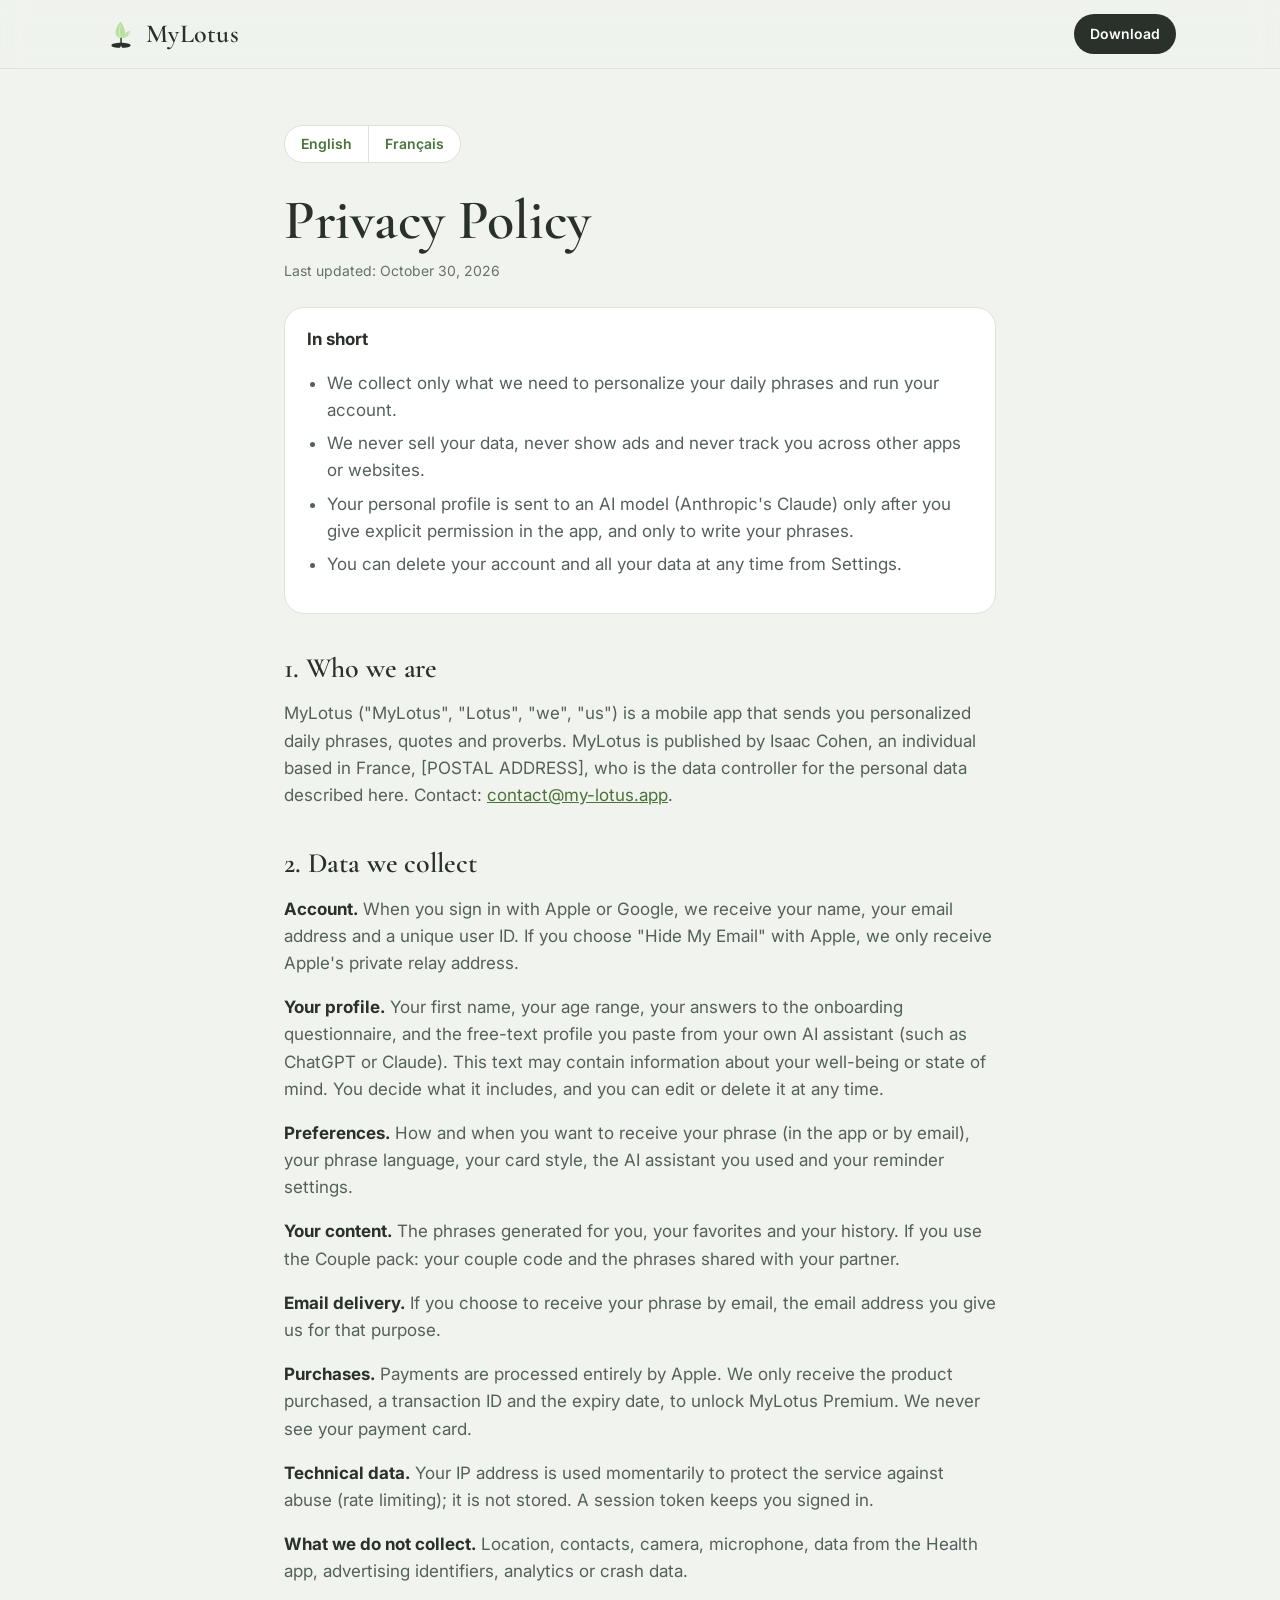
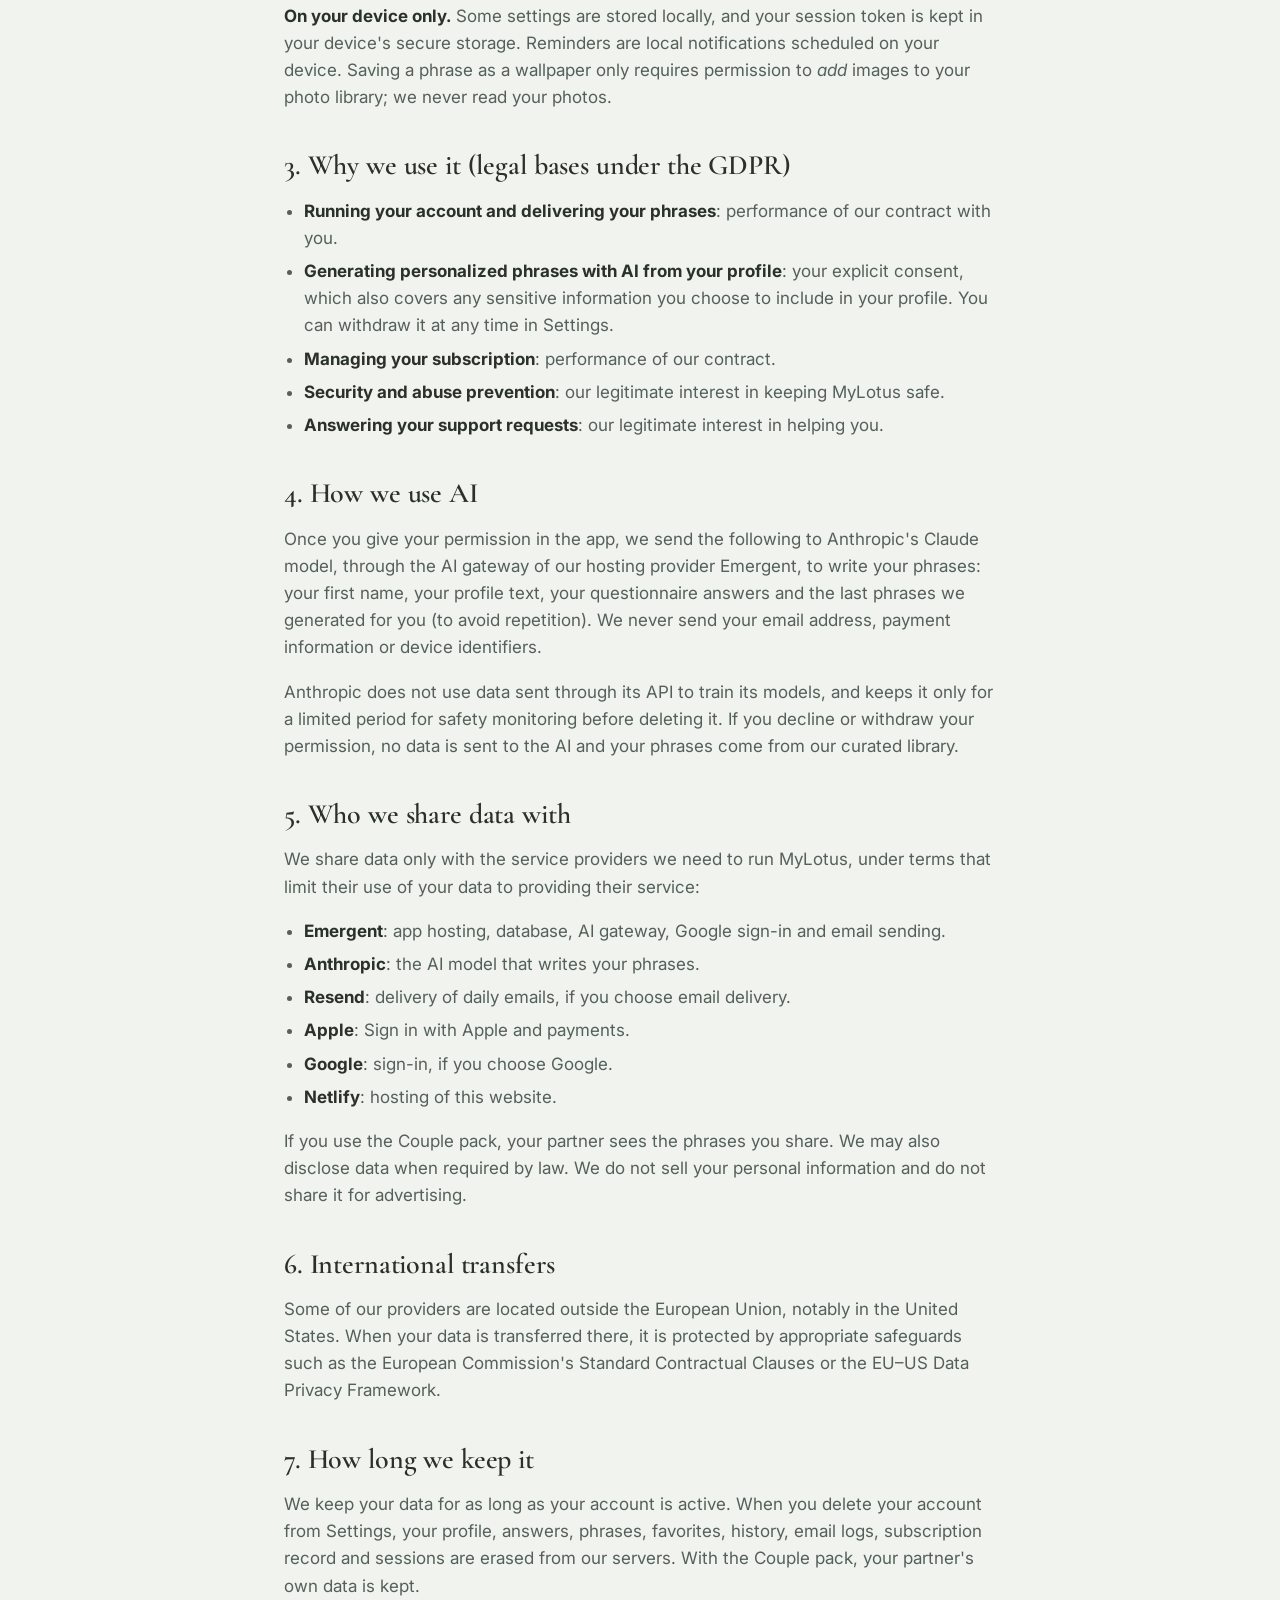
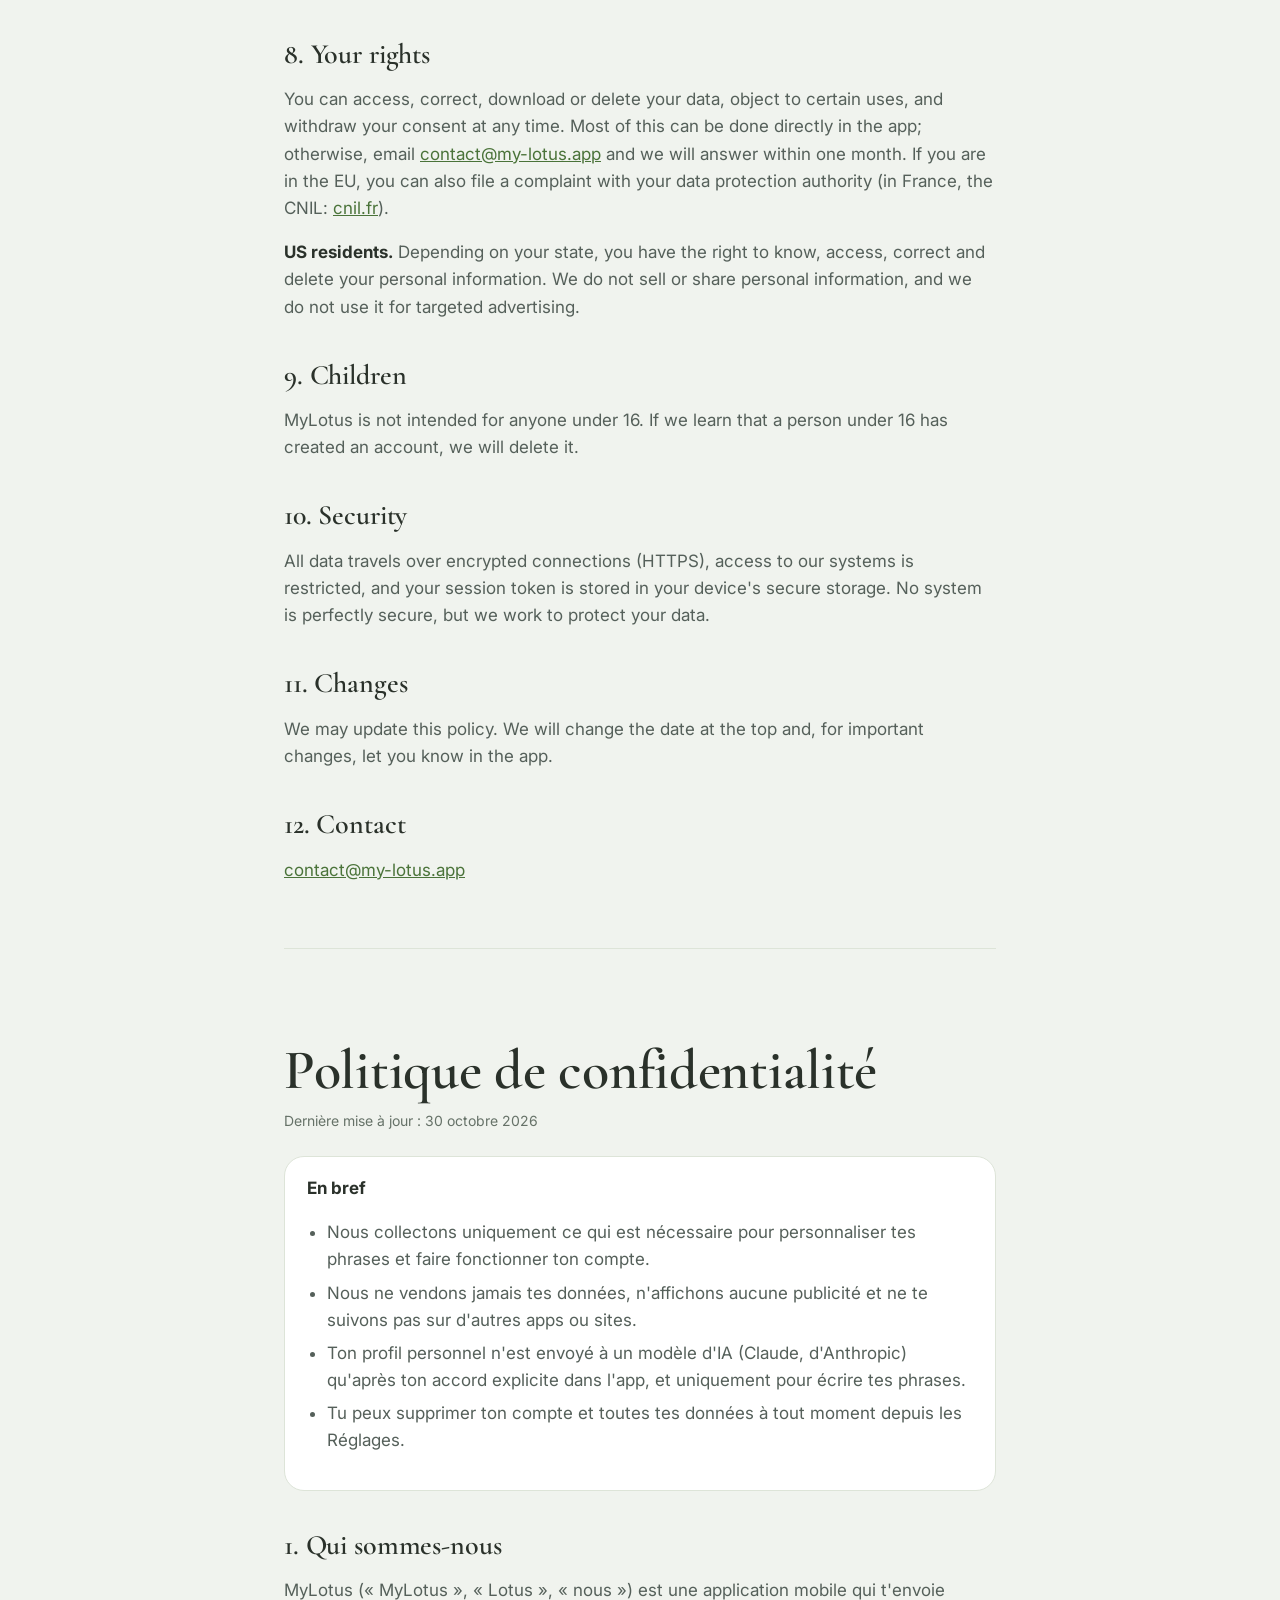
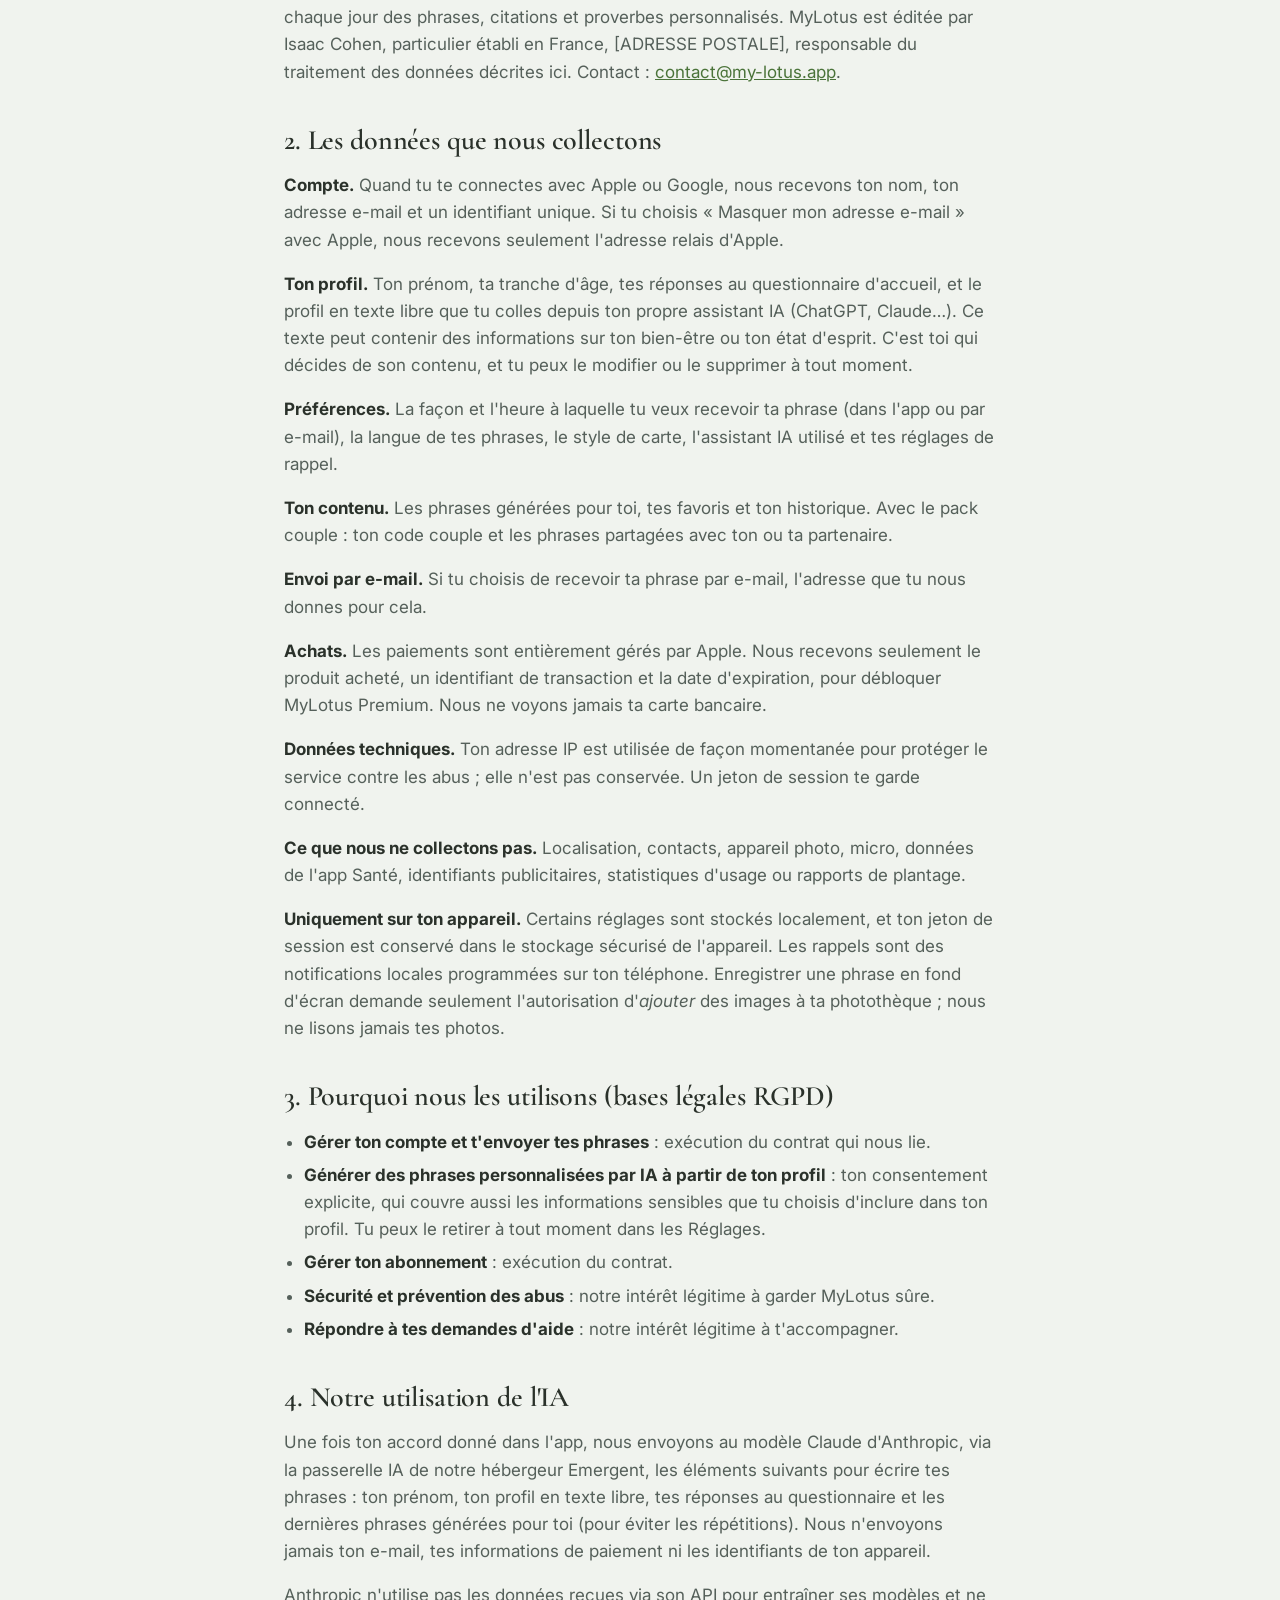
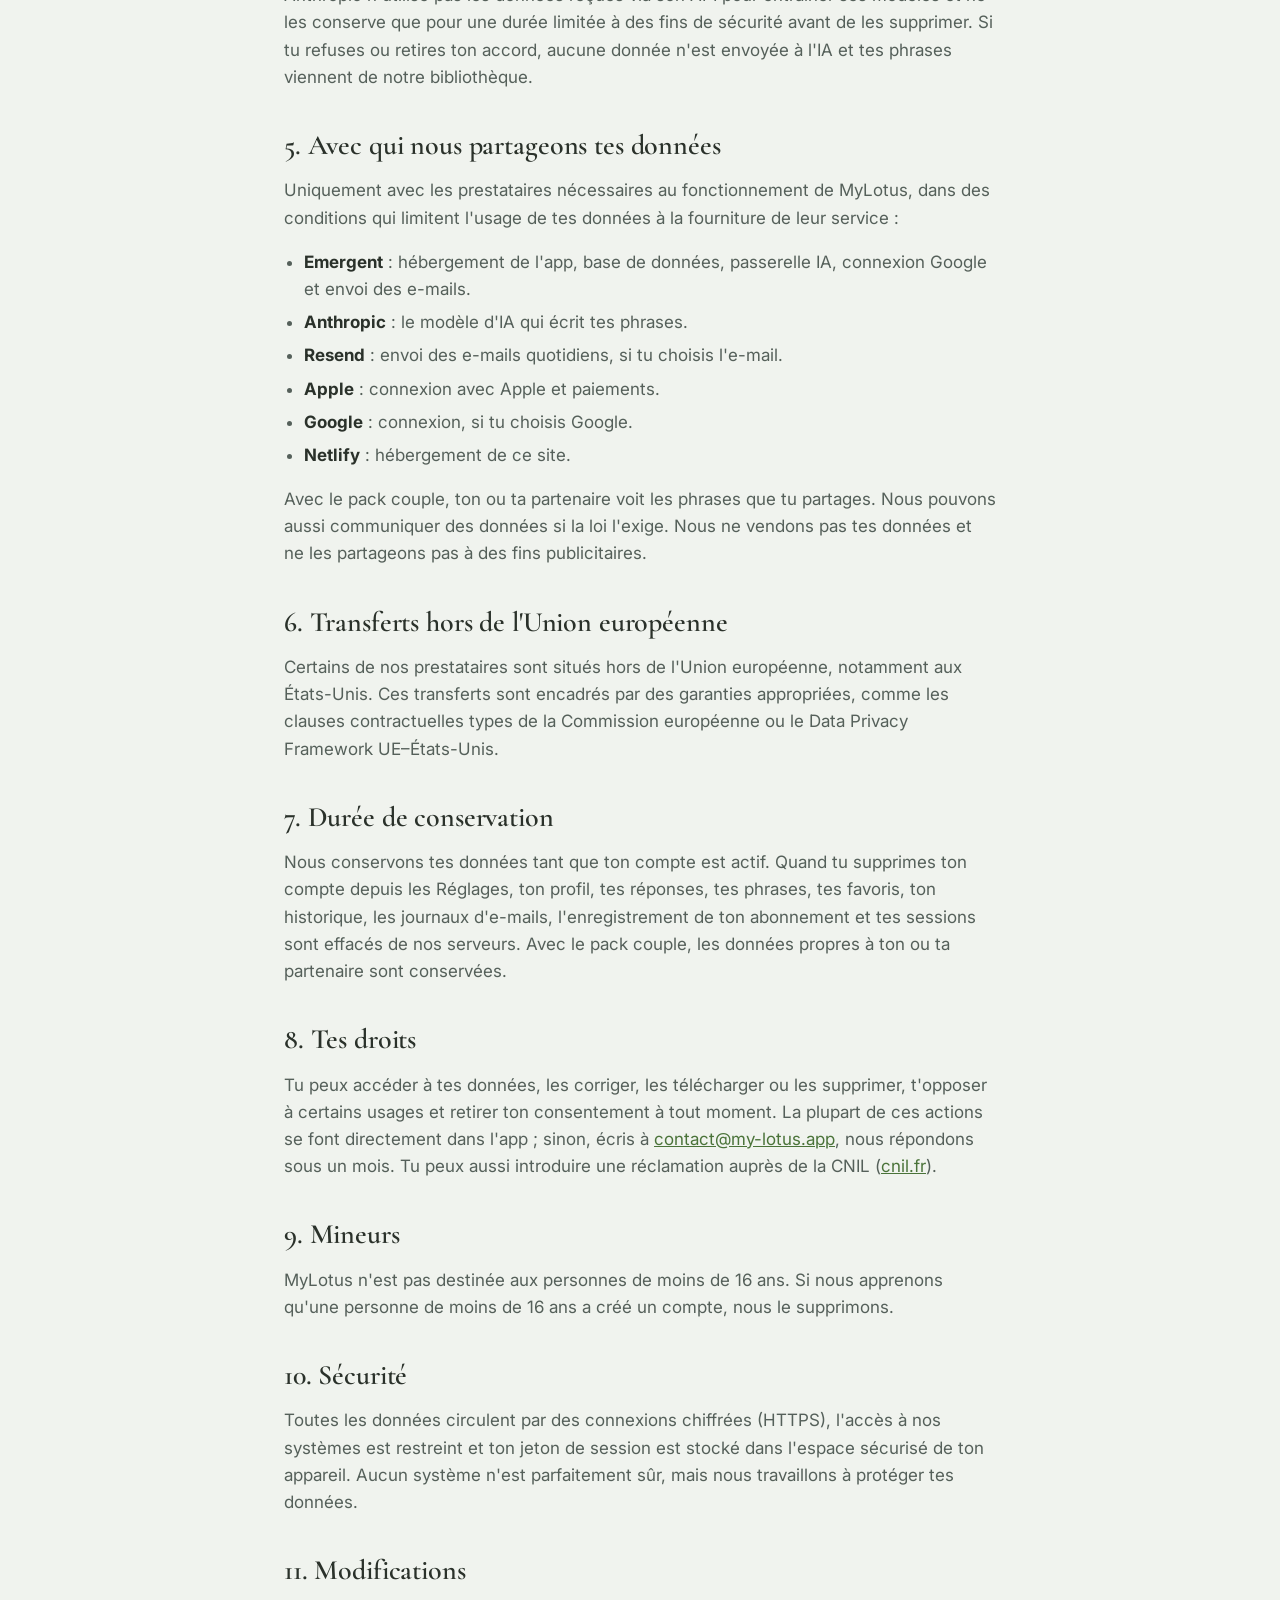
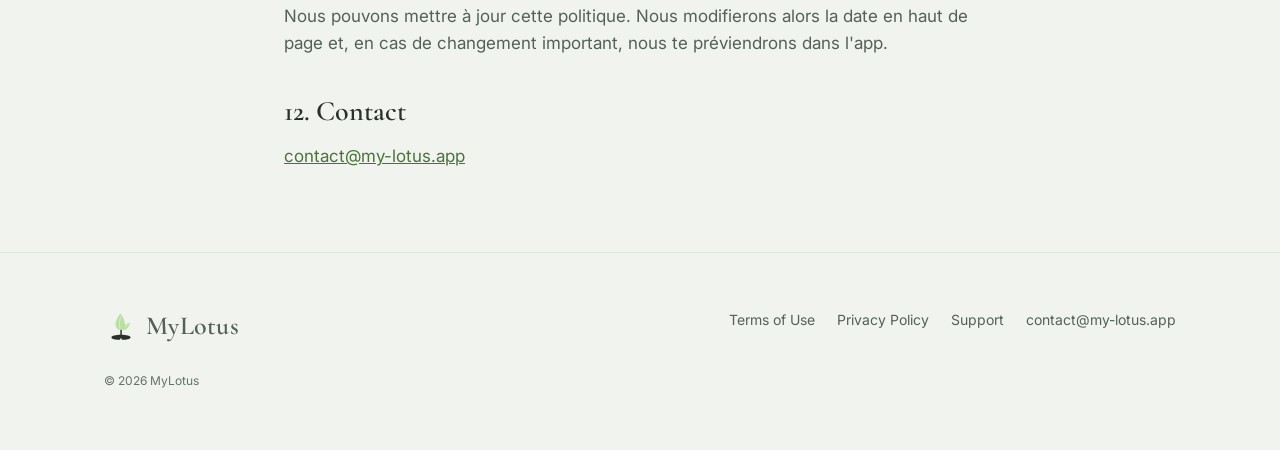
==== privacy/index.html @ aa9c51be "Initial site: landing page, privacy, terms, support Co-Authored-By: Claude Opus 5.5 <noreply@anthrop" ====
<!doctype html>
<html lang="en">
<head>
<meta charset="utf-8">
<meta name="viewport" content="width=device-width, initial-scale=1">
<title>Privacy Policy · MyLotus</title>
<meta name="theme-color" content="#F0F3EE">
<link rel="icon" href="/assets/favicon.svg" type="image/svg+xml">
<link rel="preconnect" href="https://fonts.googleapis.com">
<link rel="preconnect" href="https://fonts.gstatic.com" crossorigin>
<link href="https://fonts.googleapis.com/css2?family=Cormorant+Garamond:wght@500;600&family=Inter:wght@400;600;700&display=swap" rel="stylesheet">
<link rel="stylesheet" href="/assets/site.css">
</head>
<body>
<header class="site-header scrolled">
  <div class="container nav">
    <a class="brand" href="/"><img src="/assets/logo.svg" alt="">MyLotus</a>
    <div class="nav-right"><a class="btn-dl" href="/#download">Download</a></div>
  </div>
</header>
<main class="legal">
<div class="lang-switch"><a href="#en">English</a><a href="#fr">Français</a></div>
<section id="en">
<h1>Privacy Policy</h1>
<p class="date">Last updated: October 30, 2026</p>
<div class="box"><strong>In short</strong>
<ul>
<li>We collect only what we need to personalize your daily phrases and run your account.</li>
<li>We never sell your data, never show ads and never track you across other apps or websites.</li>
<li>Your personal profile is sent to an AI model (Anthropic's Claude) only after you give explicit permission in the app, and only to write your phrases.</li>
<li>You can delete your account and all your data at any time from Settings.</li>
</ul></div>
<h2>1. Who we are</h2>
<p>MyLotus ("MyLotus", "Lotus", "we", "us") is a mobile app that sends you personalized daily phrases, quotes and proverbs. MyLotus is published by Isaac Cohen, an individual based in France, [POSTAL ADDRESS], who is the data controller for the personal data described here. Contact: <a href="mailto:contact@my-lotus.app">contact@my-lotus.app</a>.</p>
<h2>2. Data we collect</h2>
<p><strong>Account.</strong> When you sign in with Apple or Google, we receive your name, your email address and a unique user ID. If you choose "Hide My Email" with Apple, we only receive Apple's private relay address.</p>
<p><strong>Your profile.</strong> Your first name, your age range, your answers to the onboarding questionnaire, and the free-text profile you paste from your own AI assistant (such as ChatGPT or Claude). This text may contain information about your well-being or state of mind. You decide what it includes, and you can edit or delete it at any time.</p>
<p><strong>Preferences.</strong> How and when you want to receive your phrase (in the app or by email), your phrase language, your card style, the AI assistant you used and your reminder settings.</p>
<p><strong>Your content.</strong> The phrases generated for you, your favorites and your history. If you use the Couple pack: your couple code and the phrases shared with your partner.</p>
<p><strong>Email delivery.</strong> If you choose to receive your phrase by email, the email address you give us for that purpose.</p>
<p><strong>Purchases.</strong> Payments are processed entirely by Apple. We only receive the product purchased, a transaction ID and the expiry date, to unlock MyLotus Premium. We never see your payment card.</p>
<p><strong>Technical data.</strong> Your IP address is used momentarily to protect the service against abuse (rate limiting); it is not stored. A session token keeps you signed in.</p>
<p><strong>What we do not collect.</strong> Location, contacts, camera, microphone, data from the Health app, advertising identifiers, analytics or crash data.</p>
<p><strong>On your device only.</strong> Some settings are stored locally, and your session token is kept in your device's secure storage. Reminders are local notifications scheduled on your device. Saving a phrase as a wallpaper only requires permission to <em>add</em> images to your photo library; we never read your photos.</p>
<h2>3. Why we use it (legal bases under the GDPR)</h2>
<ul>
<li><strong>Running your account and delivering your phrases</strong>: performance of our contract with you.</li>
<li><strong>Generating personalized phrases with AI from your profile</strong>: your explicit consent, which also covers any sensitive information you choose to include in your profile. You can withdraw it at any time in Settings.</li>
<li><strong>Managing your subscription</strong>: performance of our contract.</li>
<li><strong>Security and abuse prevention</strong>: our legitimate interest in keeping MyLotus safe.</li>
<li><strong>Answering your support requests</strong>: our legitimate interest in helping you.</li>
</ul>
<h2>4. How we use AI</h2>
<p>Once you give your permission in the app, we send the following to Anthropic's Claude model, through the AI gateway of our hosting provider Emergent, to write your phrases: your first name, your profile text, your questionnaire answers and the last phrases we generated for you (to avoid repetition). We never send your email address, payment information or device identifiers.</p>
<p>Anthropic does not use data sent through its API to train its models, and keeps it only for a limited period for safety monitoring before deleting it. If you decline or withdraw your permission, no data is sent to the AI and your phrases come from our curated library.</p>
<h2>5. Who we share data with</h2>
<p>We share data only with the service providers we need to run MyLotus, under terms that limit their use of your data to providing their service:</p>
<ul>
<li><strong>Emergent</strong>: app hosting, database, AI gateway, Google sign-in and email sending.</li>
<li><strong>Anthropic</strong>: the AI model that writes your phrases.</li>
<li><strong>Resend</strong>: delivery of daily emails, if you choose email delivery.</li>
<li><strong>Apple</strong>: Sign in with Apple and payments.</li>
<li><strong>Google</strong>: sign-in, if you choose Google.</li>
<li><strong>Netlify</strong>: hosting of this website.</li>
</ul>
<p>If you use the Couple pack, your partner sees the phrases you share. We may also disclose data when required by law. We do not sell your personal information and do not share it for advertising.</p>
<h2>6. International transfers</h2>
<p>Some of our providers are located outside the European Union, notably in the United States. When your data is transferred there, it is protected by appropriate safeguards such as the European Commission's Standard Contractual Clauses or the EU–US Data Privacy Framework.</p>
<h2>7. How long we keep it</h2>
<p>We keep your data for as long as your account is active. When you delete your account from Settings, your profile, answers, phrases, favorites, history, email logs, subscription record and sessions are erased from our servers. With the Couple pack, your partner's own data is kept.</p>
<h2>8. Your rights</h2>
<p>You can access, correct, download or delete your data, object to certain uses, and withdraw your consent at any time. Most of this can be done directly in the app; otherwise, email <a href="mailto:contact@my-lotus.app">contact@my-lotus.app</a> and we will answer within one month. If you are in the EU, you can also file a complaint with your data protection authority (in France, the CNIL: <a href="https://www.cnil.fr">cnil.fr</a>).</p>
<p><strong>US residents.</strong> Depending on your state, you have the right to know, access, correct and delete your personal information. We do not sell or share personal information, and we do not use it for targeted advertising.</p>
<h2>9. Children</h2>
<p>MyLotus is not intended for anyone under 16. If we learn that a person under 16 has created an account, we will delete it.</p>
<h2>10. Security</h2>
<p>All data travels over encrypted connections (HTTPS), access to our systems is restricted, and your session token is stored in your device's secure storage. No system is perfectly secure, but we work to protect your data.</p>
<h2>11. Changes</h2>
<p>We may update this policy. We will change the date at the top and, for important changes, let you know in the app.</p>
<h2>12. Contact</h2>
<p><a href="mailto:contact@my-lotus.app">contact@my-lotus.app</a></p>
</section>
<hr>
<section id="fr" lang="fr">
<h1>Politique de confidentialité</h1>
<p class="date">Dernière mise à jour : 30 octobre 2026</p>
<div class="box"><strong>En bref</strong>
<ul>
<li>Nous collectons uniquement ce qui est nécessaire pour personnaliser tes phrases et faire fonctionner ton compte.</li>
<li>Nous ne vendons jamais tes données, n'affichons aucune publicité et ne te suivons pas sur d'autres apps ou sites.</li>
<li>Ton profil personnel n'est envoyé à un modèle d'IA (Claude, d'Anthropic) qu'après ton accord explicite dans l'app, et uniquement pour écrire tes phrases.</li>
<li>Tu peux supprimer ton compte et toutes tes données à tout moment depuis les Réglages.</li>
</ul></div>
<h2>1. Qui sommes-nous</h2>
<p>MyLotus (« MyLotus », « Lotus », « nous ») est une application mobile qui t'envoie chaque jour des phrases, citations et proverbes personnalisés. MyLotus est éditée par Isaac Cohen, particulier établi en France, [ADRESSE POSTALE], responsable du traitement des données décrites ici. Contact : <a href="mailto:contact@my-lotus.app">contact@my-lotus.app</a>.</p>
<h2>2. Les données que nous collectons</h2>
<p><strong>Compte.</strong> Quand tu te connectes avec Apple ou Google, nous recevons ton nom, ton adresse e-mail et un identifiant unique. Si tu choisis « Masquer mon adresse e-mail » avec Apple, nous recevons seulement l'adresse relais d'Apple.</p>
<p><strong>Ton profil.</strong> Ton prénom, ta tranche d'âge, tes réponses au questionnaire d'accueil, et le profil en texte libre que tu colles depuis ton propre assistant IA (ChatGPT, Claude…). Ce texte peut contenir des informations sur ton bien-être ou ton état d'esprit. C'est toi qui décides de son contenu, et tu peux le modifier ou le supprimer à tout moment.</p>
<p><strong>Préférences.</strong> La façon et l'heure à laquelle tu veux recevoir ta phrase (dans l'app ou par e-mail), la langue de tes phrases, le style de carte, l'assistant IA utilisé et tes réglages de rappel.</p>
<p><strong>Ton contenu.</strong> Les phrases générées pour toi, tes favoris et ton historique. Avec le pack couple : ton code couple et les phrases partagées avec ton ou ta partenaire.</p>
<p><strong>Envoi par e-mail.</strong> Si tu choisis de recevoir ta phrase par e-mail, l'adresse que tu nous donnes pour cela.</p>
<p><strong>Achats.</strong> Les paiements sont entièrement gérés par Apple. Nous recevons seulement le produit acheté, un identifiant de transaction et la date d'expiration, pour débloquer MyLotus Premium. Nous ne voyons jamais ta carte bancaire.</p>
<p><strong>Données techniques.</strong> Ton adresse IP est utilisée de façon momentanée pour protéger le service contre les abus ; elle n'est pas conservée. Un jeton de session te garde connecté.</p>
<p><strong>Ce que nous ne collectons pas.</strong> Localisation, contacts, appareil photo, micro, données de l'app Santé, identifiants publicitaires, statistiques d'usage ou rapports de plantage.</p>
<p><strong>Uniquement sur ton appareil.</strong> Certains réglages sont stockés localement, et ton jeton de session est conservé dans le stockage sécurisé de l'appareil. Les rappels sont des notifications locales programmées sur ton téléphone. Enregistrer une phrase en fond d'écran demande seulement l'autorisation d'<em>ajouter</em> des images à ta photothèque ; nous ne lisons jamais tes photos.</p>
<h2>3. Pourquoi nous les utilisons (bases légales RGPD)</h2>
<ul>
<li><strong>Gérer ton compte et t'envoyer tes phrases</strong> : exécution du contrat qui nous lie.</li>
<li><strong>Générer des phrases personnalisées par IA à partir de ton profil</strong> : ton consentement explicite, qui couvre aussi les informations sensibles que tu choisis d'inclure dans ton profil. Tu peux le retirer à tout moment dans les Réglages.</li>
<li><strong>Gérer ton abonnement</strong> : exécution du contrat.</li>
<li><strong>Sécurité et prévention des abus</strong> : notre intérêt légitime à garder MyLotus sûre.</li>
<li><strong>Répondre à tes demandes d'aide</strong> : notre intérêt légitime à t'accompagner.</li>
</ul>
<h2>4. Notre utilisation de l'IA</h2>
<p>Une fois ton accord donné dans l'app, nous envoyons au modèle Claude d'Anthropic, via la passerelle IA de notre hébergeur Emergent, les éléments suivants pour écrire tes phrases : ton prénom, ton profil en texte libre, tes réponses au questionnaire et les dernières phrases générées pour toi (pour éviter les répétitions). Nous n'envoyons jamais ton e-mail, tes informations de paiement ni les identifiants de ton appareil.</p>
<p>Anthropic n'utilise pas les données reçues via son API pour entraîner ses modèles et ne les conserve que pour une durée limitée à des fins de sécurité avant de les supprimer. Si tu refuses ou retires ton accord, aucune donnée n'est envoyée à l'IA et tes phrases viennent de notre bibliothèque.</p>
<h2>5. Avec qui nous partageons tes données</h2>
<p>Uniquement avec les prestataires nécessaires au fonctionnement de MyLotus, dans des conditions qui limitent l'usage de tes données à la fourniture de leur service :</p>
<ul>
<li><strong>Emergent</strong> : hébergement de l'app, base de données, passerelle IA, connexion Google et envoi des e-mails.</li>
<li><strong>Anthropic</strong> : le modèle d'IA qui écrit tes phrases.</li>
<li><strong>Resend</strong> : envoi des e-mails quotidiens, si tu choisis l'e-mail.</li>
<li><strong>Apple</strong> : connexion avec Apple et paiements.</li>
<li><strong>Google</strong> : connexion, si tu choisis Google.</li>
<li><strong>Netlify</strong> : hébergement de ce site.</li>
</ul>
<p>Avec le pack couple, ton ou ta partenaire voit les phrases que tu partages. Nous pouvons aussi communiquer des données si la loi l'exige. Nous ne vendons pas tes données et ne les partageons pas à des fins publicitaires.</p>
<h2>6. Transferts hors de l'Union européenne</h2>
<p>Certains de nos prestataires sont situés hors de l'Union européenne, notamment aux États-Unis. Ces transferts sont encadrés par des garanties appropriées, comme les clauses contractuelles types de la Commission européenne ou le Data Privacy Framework UE–États-Unis.</p>
<h2>7. Durée de conservation</h2>
<p>Nous conservons tes données tant que ton compte est actif. Quand tu supprimes ton compte depuis les Réglages, ton profil, tes réponses, tes phrases, tes favoris, ton historique, les journaux d'e-mails, l'enregistrement de ton abonnement et tes sessions sont effacés de nos serveurs. Avec le pack couple, les données propres à ton ou ta partenaire sont conservées.</p>
<h2>8. Tes droits</h2>
<p>Tu peux accéder à tes données, les corriger, les télécharger ou les supprimer, t'opposer à certains usages et retirer ton consentement à tout moment. La plupart de ces actions se font directement dans l'app ; sinon, écris à <a href="mailto:contact@my-lotus.app">contact@my-lotus.app</a>, nous répondons sous un mois. Tu peux aussi introduire une réclamation auprès de la CNIL (<a href="https://www.cnil.fr">cnil.fr</a>).</p>
<h2>9. Mineurs</h2>
<p>MyLotus n'est pas destinée aux personnes de moins de 16 ans. Si nous apprenons qu'une personne de moins de 16 ans a créé un compte, nous le supprimons.</p>
<h2>10. Sécurité</h2>
<p>Toutes les données circulent par des connexions chiffrées (HTTPS), l'accès à nos systèmes est restreint et ton jeton de session est stocké dans l'espace sécurisé de ton appareil. Aucun système n'est parfaitement sûr, mais nous travaillons à protéger tes données.</p>
<h2>11. Modifications</h2>
<p>Nous pouvons mettre à jour cette politique. Nous modifierons alors la date en haut de page et, en cas de changement important, nous te préviendrons dans l'app.</p>
<h2>12. Contact</h2>
<p><a href="mailto:contact@my-lotus.app">contact@my-lotus.app</a></p>
</section>
</main>
<footer class="site-footer">
  <div class="container">
    <div class="foot">
      <a class="brand" href="/"><img src="/assets/logo.svg" alt="">MyLotus</a>
      <div class="foot-links">
        <a href="/terms/">Terms of Use</a><a href="/privacy/">Privacy Policy</a><a href="/support/">Support</a><a href="mailto:contact@my-lotus.app">contact@my-lotus.app</a>
      </div>
    </div>
    <p class="disclaimer">© 2026 MyLotus</p>
  </div>
</footer>
</body>
</html>
---- assets/site.css ----
:root{
  --bg:#F0F3EE; --card:#FFFFFF; --sage:#B9DFA2; --sage-soft:#E3F1DA; --sage-deep:#4A7339;
  --ink:#2A312A; --body:#55605A; --muted:#667268; --line:#DDE4D8;
  --serif:"Cormorant Garamond",Georgia,serif; --sans:"Inter",-apple-system,BlinkMacSystemFont,"Segoe UI",Roboto,sans-serif;
  color-scheme:light;
}
*{box-sizing:border-box}
html{scroll-behavior:smooth;-webkit-text-size-adjust:100%}
body{margin:0;background:var(--bg);color:var(--ink);font:17px/1.6 var(--sans);overflow-x:hidden}
a{color:inherit}
img,svg{display:block;max-width:100%}
.container{max-width:1120px;margin:0 auto;padding:0 24px}

/* Header */
.site-header{position:sticky;top:0;z-index:20;background:rgba(240,243,238,.88);backdrop-filter:saturate(1.4) blur(12px);-webkit-backdrop-filter:saturate(1.4) blur(12px);border-bottom:1px solid transparent;transition:border-color .2s}
.site-header.scrolled{border-bottom-color:var(--line)}
.nav{display:flex;align-items:center;justify-content:space-between;height:68px;gap:16px}
.brand{display:flex;align-items:center;gap:8px;text-decoration:none;font:600 26px/1 var(--serif);letter-spacing:.01em}
.brand img{width:34px;height:34px}
.nav-links{display:flex;align-items:center;gap:28px;font-size:14px}
.nav-links a{text-decoration:none;color:var(--body);display:flex;gap:6px;align-items:baseline}
.nav-links a span{font-family:var(--serif);font-weight:600;color:var(--sage-deep)}
.nav-links a:hover{color:var(--ink)}
.nav-right{display:flex;align-items:center;gap:10px}
.lang-btn{border:1px solid var(--line);background:var(--card);border-radius:999px;padding:6px 12px;font:600 13px var(--sans);color:var(--ink);cursor:pointer}
.btn-dl{background:var(--ink);color:#fff;text-decoration:none;border-radius:999px;padding:9px 16px;font-size:14px;font-weight:600;white-space:nowrap}

/* Type */
.eyebrow{display:inline-flex;align-items:baseline;gap:10px;font-size:13px;font-weight:600;letter-spacing:.12em;text-transform:uppercase;color:var(--sage-deep)}
.eyebrow b{font:600 34px/1 var(--serif);letter-spacing:0;color:var(--ink)}
h1,h2,h3{font-family:var(--serif);font-weight:600;line-height:1.05;margin:0;letter-spacing:-.005em}
h1{font-size:clamp(46px,6.4vw,84px)}
h2{font-size:clamp(36px,4.6vw,58px)}
h3{font-size:26px;line-height:1.15}
.lead{font-size:clamp(18px,1.6vw,21px);color:var(--body);max-width:34ch;margin:22px 0 0}
.muted{color:var(--muted)}

/* Sections */
section{padding:96px 0}
.split{display:grid;grid-template-columns:1.05fr .95fr;gap:56px;align-items:center}
.split.reverse .split-media{order:-1}
.hero{padding:56px 0 88px}
.hero .lead{max-width:30ch}
.cta-row{display:flex;flex-wrap:wrap;align-items:center;gap:16px;margin-top:34px}
.badge img{height:54px;width:auto}
.trial{font-size:14px;color:var(--body)}
.trial strong{color:var(--ink)}

/* Phone mockup */
.phone{position:relative;width:min(320px,100%);aspect-ratio:9/19.3;margin:0 auto;border-radius:48px;background:#1c211c;padding:11px;box-shadow:0 40px 80px -30px rgba(42,49,42,.45),0 2px 0 rgba(255,255,255,.4) inset}
.phone::before{content:"";position:absolute;top:22px;left:50%;transform:translateX(-50%);width:92px;height:26px;background:#1c211c;border-radius:20px;z-index:2}
.screen{height:100%;border-radius:38px;background:var(--bg);overflow:hidden;display:flex;flex-direction:column;padding:62px 20px 22px}
.screen .hello{font-size:12px;color:var(--muted);letter-spacing:.08em;text-transform:uppercase}
.screen .name{font:600 26px/1.1 var(--serif);margin-top:4px}
.qcard{margin-top:18px;background:var(--card);border-radius:22px;padding:22px 18px;box-shadow:0 10px 30px -18px rgba(42,49,42,.35)}
.qcard .tag{display:inline-block;font-size:10px;font-weight:700;letter-spacing:.12em;text-transform:uppercase;background:var(--sage-soft);color:var(--sage-deep);padding:4px 8px;border-radius:999px}
.qcard blockquote{margin:14px 0 0;font:500 23px/1.22 var(--serif);color:var(--ink)}
.qcard .why{margin-top:14px;padding-top:12px;border-top:1px solid var(--line);font-size:12px;line-height:1.45;color:var(--body)}
.qcard .why b{color:var(--ink)}
.screen .actions{margin-top:auto;display:flex;gap:8px}
.screen .actions span{flex:1;text-align:center;font-size:11px;font-weight:600;padding:10px 0;border-radius:14px;background:var(--card);color:var(--ink)}
.screen .actions span.on{background:var(--sage)}
.float{position:absolute;background:var(--card);border-radius:16px;padding:10px 14px;font-size:13px;font-weight:600;box-shadow:0 14px 30px -16px rgba(42,49,42,.4);display:flex;align-items:center;gap:8px;white-space:nowrap}
.float i{width:22px;height:22px;border-radius:50%;background:var(--sage);display:grid;place-items:center;font-style:normal;font-size:12px}
.media-wrap{position:relative}
.f1{top:52%;left:-6%}
.f2{bottom:20%;right:-2%}

/* Steps */
.steps-head{max-width:760px}
.steps{display:grid;grid-template-columns:repeat(3,1fr);gap:20px;margin-top:52px}
.step{background:var(--card);border-radius:28px;padding:28px 24px 26px;display:flex;flex-direction:column;border:1px solid var(--line)}
.step .num{width:44px;height:44px;border-radius:50%;background:var(--sage);display:grid;place-items:center;font:600 24px/1 var(--serif)}
.step h3{margin-top:20px}
.step p{margin:10px 0 0;color:var(--body);font-size:16px}
.mock{margin-top:24px;background:var(--bg);border-radius:18px;padding:16px;min-height:132px;display:flex;flex-direction:column;justify-content:center;gap:10px;font-size:13px}
.pill{align-self:flex-start;border-radius:12px;padding:10px 14px;font-weight:600}
.pill.ink{background:var(--ink);color:#fff}
.pill.sage{background:var(--sage);color:var(--ink)}
.chips{display:flex;gap:8px}
.chips span{background:var(--card);border:1px solid var(--line);border-radius:999px;padding:6px 12px;font-weight:600}
.bubble{background:var(--card);border-radius:14px 14px 14px 4px;padding:10px 12px;color:var(--body)}
.code{background:#2A312A;color:#DDE8D6;border-radius:10px;padding:10px 12px;font:12px/1.5 ui-monospace,SFMono-Regular,Menlo,monospace;position:relative}
.code em{position:absolute;top:8px;right:8px;font-style:normal;font-family:var(--sans);font-size:10px;font-weight:700;background:var(--sage);color:var(--ink);padding:3px 7px;border-radius:6px}
.mini-quote{font:500 18px/1.25 var(--serif);color:var(--ink)}
.alt{margin-top:26px;font-size:15px;color:var(--body)}
.alt b{color:var(--ink)}

/* Features */
.features{list-style:none;padding:0;margin:34px 0 0;display:grid;gap:18px}
.features li{display:grid;grid-template-columns:44px 1fr;gap:14px;align-items:start}
.features .ic{width:44px;height:44px;border-radius:14px;background:var(--card);border:1px solid var(--line);display:grid;place-items:center}
.features .ic svg{width:22px;height:22px}
.features strong{display:block;font-size:17px}
.features span{color:var(--body);font-size:15px}

/* Benefits */
.benefits{background:var(--ink);color:#EEF2EB;border-radius:40px;margin:0 24px;padding:88px 0}
.benefits h2{color:#fff}
.benefits .eyebrow{color:var(--sage)}
.benefits .eyebrow b{color:#fff}
.bgrid{display:grid;grid-template-columns:repeat(2,1fr);gap:20px;margin-top:48px}
.bcard{border:1px solid rgba(185,223,162,.22);border-radius:26px;padding:30px 28px}
.bcard .n{font:600 44px/1 var(--serif);color:var(--sage)}
.bcard h3{color:#fff;margin-top:14px}
.bcard p{margin:10px 0 0;color:#C9D3C5;font-size:16px}

/* Examples */
.egrid{display:grid;grid-template-columns:repeat(3,1fr);gap:20px;margin-top:48px}
.ecard{background:var(--card);border-radius:26px;padding:28px 24px;border:1px solid var(--line);display:flex;flex-direction:column}
.ecard .for{font-size:13px;font-weight:600;color:var(--sage-deep);letter-spacing:.04em}
.ecard blockquote{margin:14px 0 0;font:500 25px/1.22 var(--serif)}
.ecard .why{margin-top:auto;padding-top:18px;font-size:14px;color:var(--body)}
.note{margin-top:18px;font-size:13px;color:var(--muted)}

/* Download */
.download{text-align:center}
.dl-box{background:var(--sage-soft);border-radius:40px;padding:72px 24px;display:flex;flex-direction:column;align-items:center}
.dl-box .lead{margin-left:auto;margin-right:auto;max-width:40ch}
.dl-row{display:flex;align-items:center;justify-content:center;gap:36px;margin-top:36px;flex-wrap:wrap}
.qr-wrap{background:#fff;border-radius:22px;padding:14px;box-shadow:0 14px 30px -18px rgba(42,49,42,.35)}
.qr-wrap svg{width:132px;height:132px}
.badge-fallback{display:inline-flex;flex-direction:column;justify-content:center;background:#000;color:#fff;border-radius:12px;height:54px;padding:0 18px;font:600 19px/1.05 var(--sans)}
.badge-fallback small{font-size:11px;font-weight:500}
.qcard.soft{opacity:.55;padding:16px 18px}
.qcard.soft blockquote{font-size:18px;margin-top:10px}
.scan{font-size:14px;color:var(--body);max-width:16ch;text-align:left}
.scan b{display:block;color:var(--ink);font-size:16px}

/* Footer */
.site-footer{padding:56px 0 48px;border-top:1px solid var(--line);margin-top:24px;font-size:14px;color:var(--body)}
.foot{display:flex;justify-content:space-between;align-items:flex-start;gap:24px;flex-wrap:wrap}
.foot-links{display:flex;gap:22px;flex-wrap:wrap}
.foot-links a{text-decoration:none}
.foot-links a:hover{color:var(--ink)}
.disclaimer{margin-top:28px;font-size:12px;color:var(--muted);max-width:70ch}

/* Legal pages */
.legal{max-width:760px;margin:0 auto;padding:48px 24px 40px}
.legal h1{font-size:clamp(40px,6vw,56px)}
.legal h2{font-size:28px;margin:40px 0 10px}
.legal h3{font-size:20px;font-family:var(--sans);font-weight:700;margin:24px 0 6px}
.legal p,.legal li{color:var(--body)}
.legal strong{color:var(--ink)}
.legal a{color:var(--sage-deep)}
.legal .date{color:var(--muted);font-size:14px;margin:10px 0 24px}
.legal .box{background:var(--card);border:1px solid var(--line);border-radius:20px;padding:18px 22px;margin:18px 0}
.legal ul{padding-left:20px}
.legal li{margin:6px 0}
.legal hr{border:none;border-top:1px solid var(--line);margin:64px 0}
.lang-switch{display:inline-flex;border:1px solid var(--line);border-radius:999px;overflow:hidden;background:var(--card);margin-top:8px}
.lang-switch a{padding:7px 16px;text-decoration:none;font-size:14px;font-weight:600}
.lang-switch a+a{border-left:1px solid var(--line)}
.btn-mail{display:inline-block;background:var(--ink);color:#fff!important;text-decoration:none;border-radius:999px;padding:11px 20px;font-weight:600;margin-top:6px}

/* Reveal */
.reveal{opacity:0;transform:translateY(18px);transition:opacity .7s ease,transform .7s ease}
.reveal.in{opacity:1;transform:none}
@media (prefers-reduced-motion:reduce){.reveal{opacity:1;transform:none;transition:none}html{scroll-behavior:auto}}

/* Responsive */
@media (max-width:960px){
  .nav-links{display:none}
  .split{grid-template-columns:1fr;gap:48px}
  .split.reverse .split-media{order:0}
  .steps,.egrid{grid-template-columns:1fr}
  .bgrid{grid-template-columns:1fr}
  section{padding:72px 0}
  .hero{padding:32px 0 64px}
  .benefits{margin:0 12px;border-radius:30px;padding:64px 0}
}
@media (max-width:520px){
  .container{padding:0 16px}
  .btn-dl{display:none}
  .f1{display:none}.f2{right:0}
  .dl-box{border-radius:28px;padding:56px 16px}
  .scan{text-align:center}
}
.legal section{padding:28px 0 0}
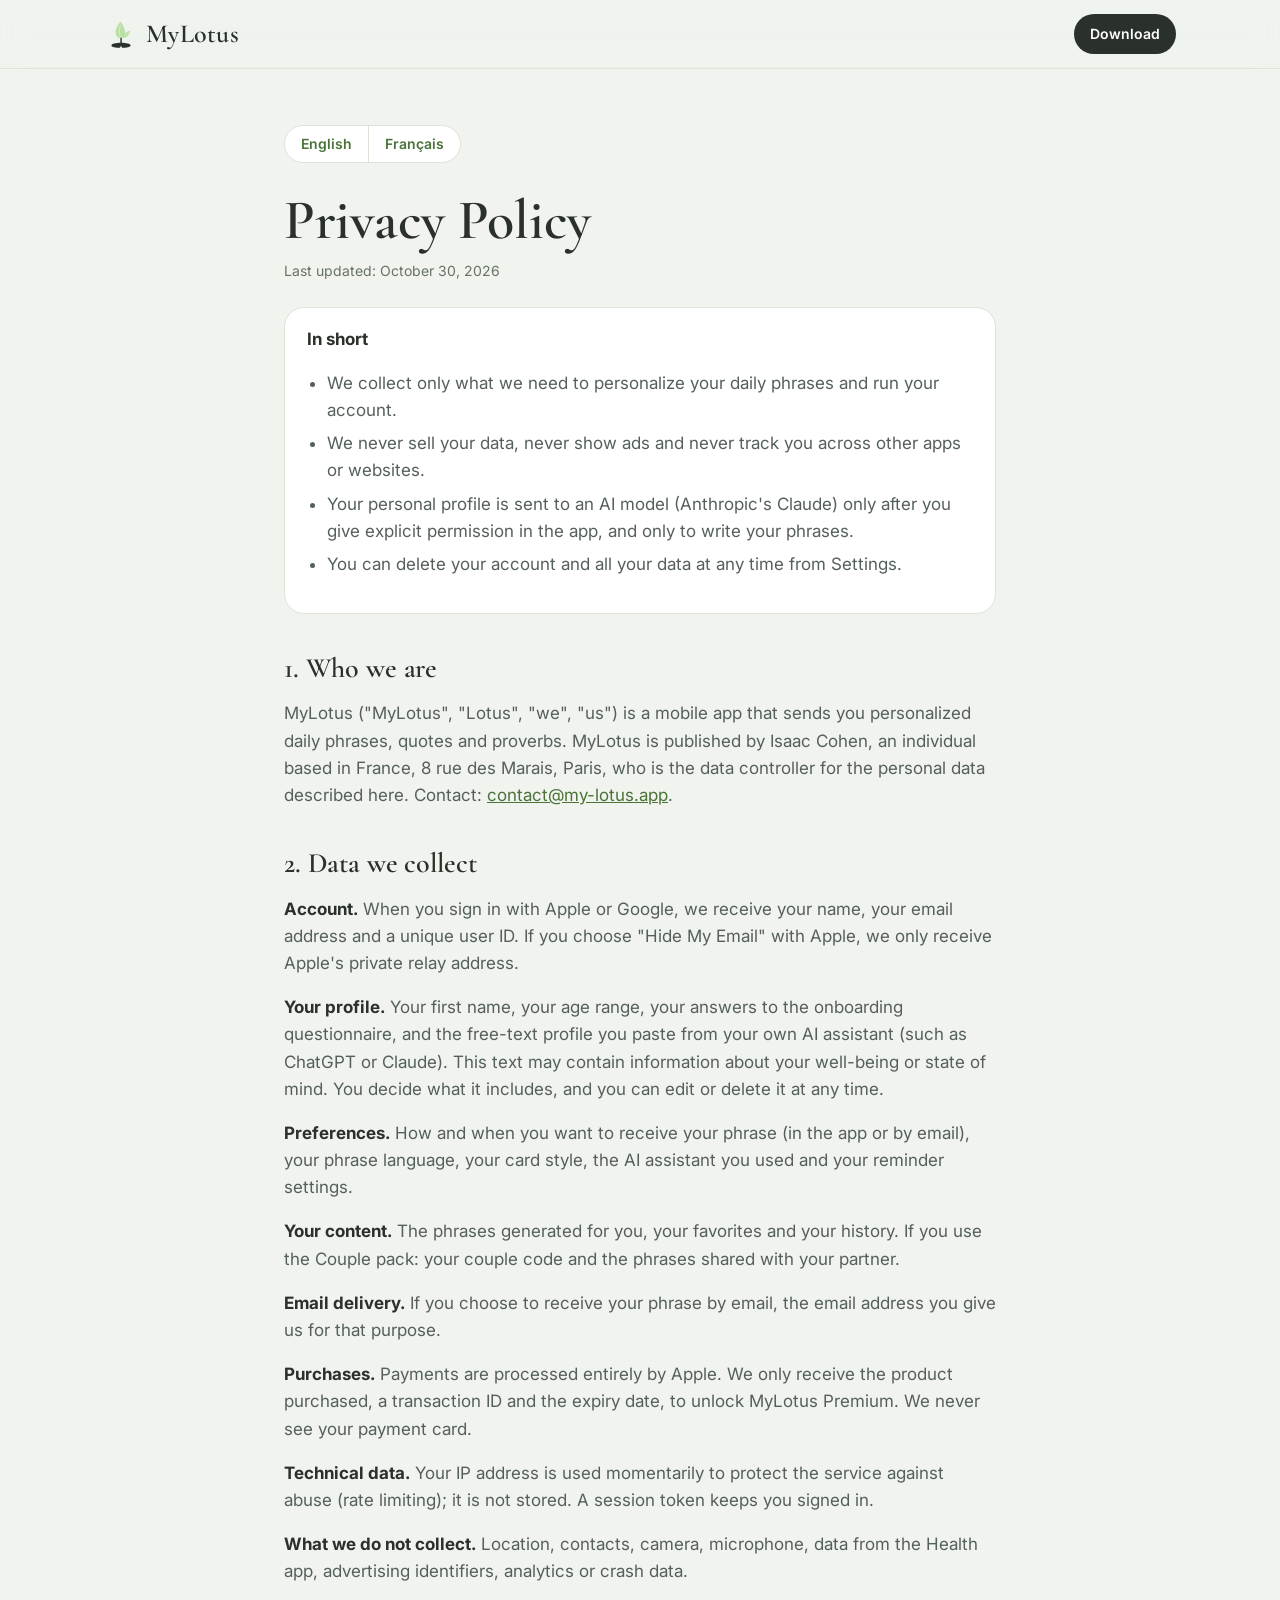
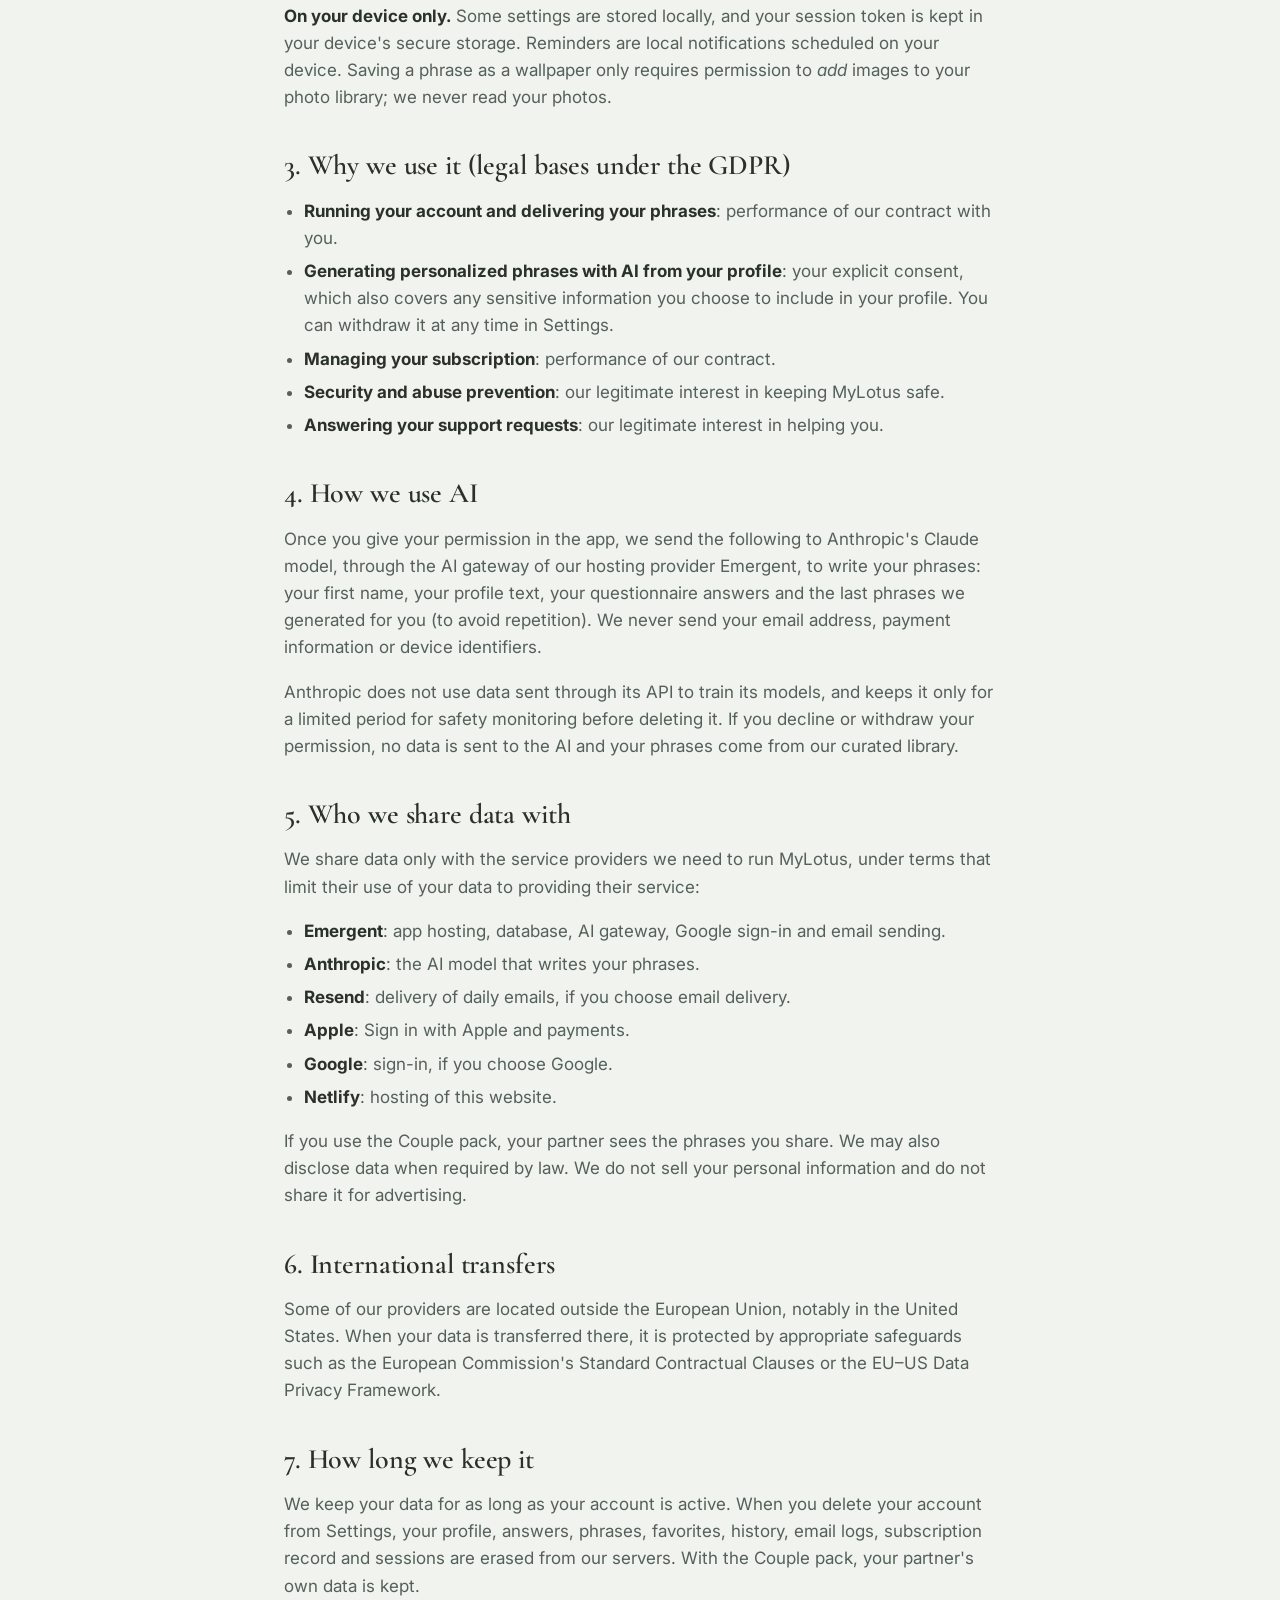
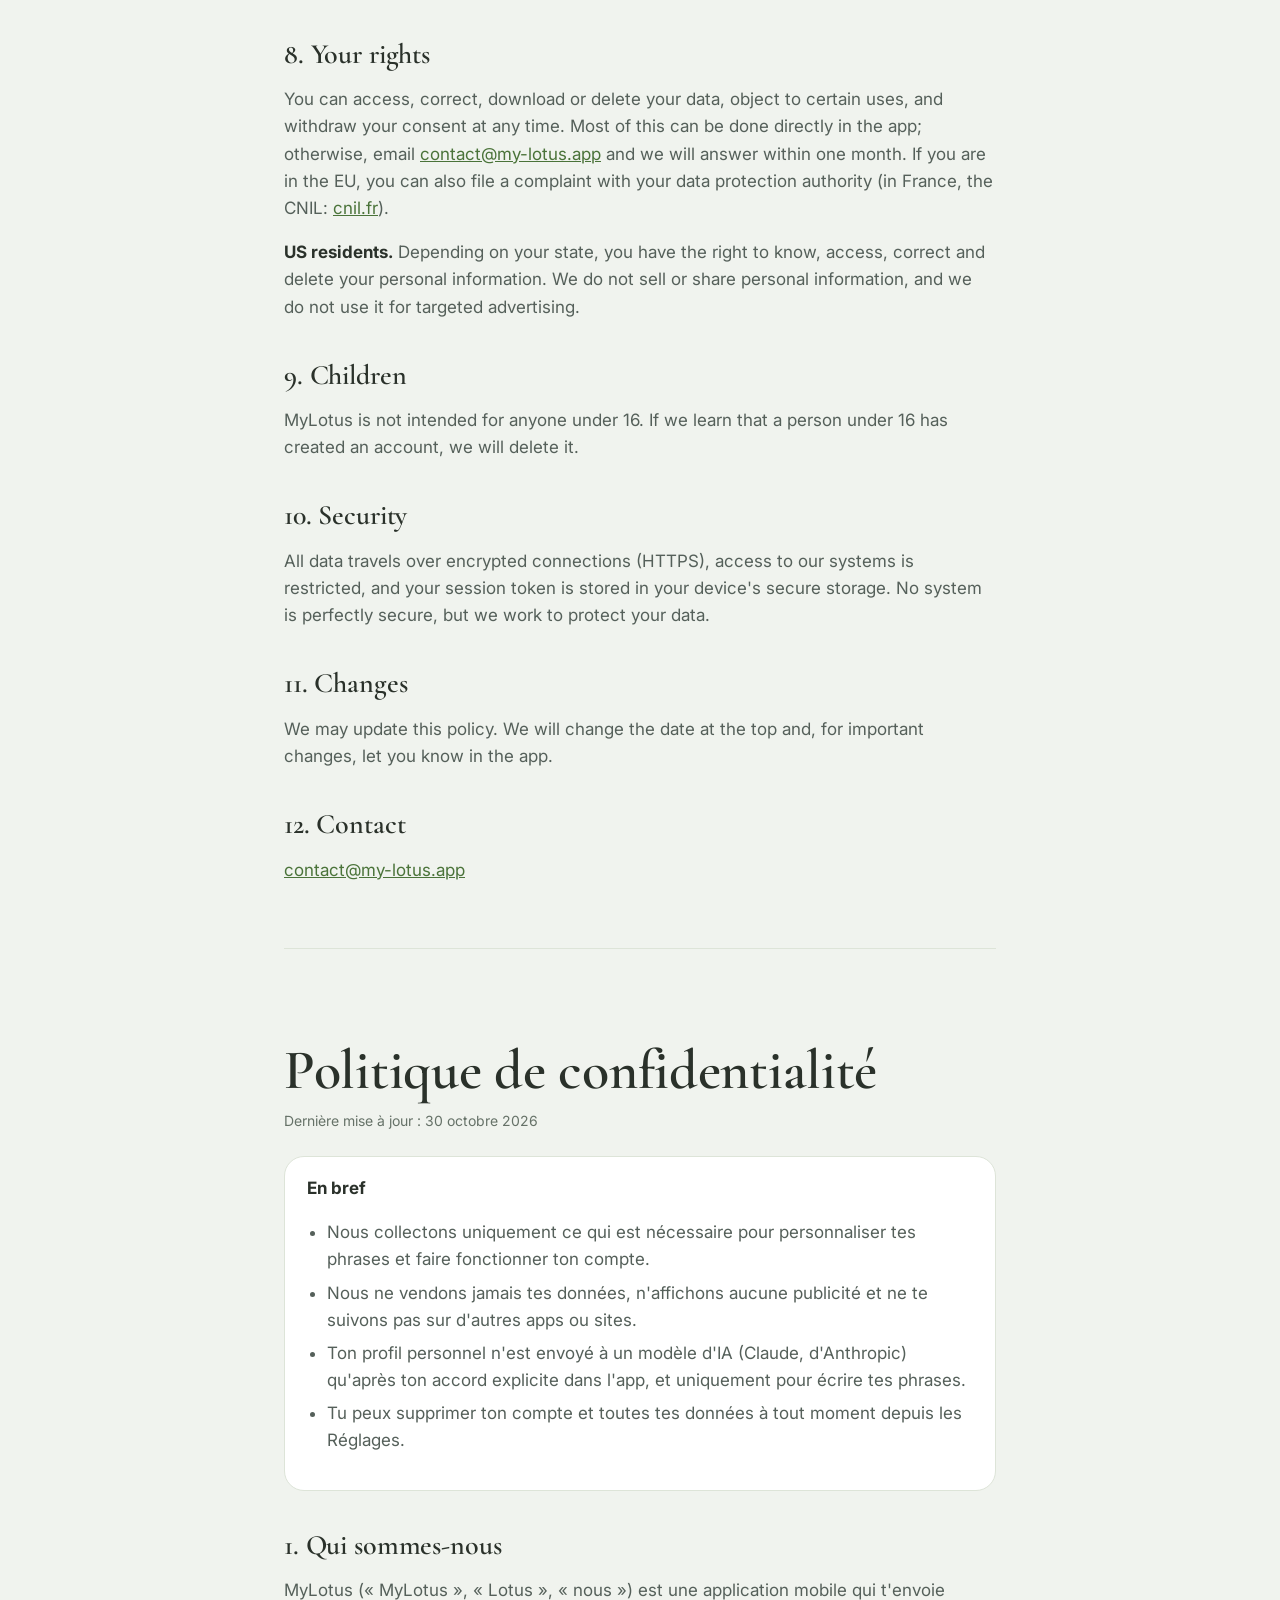
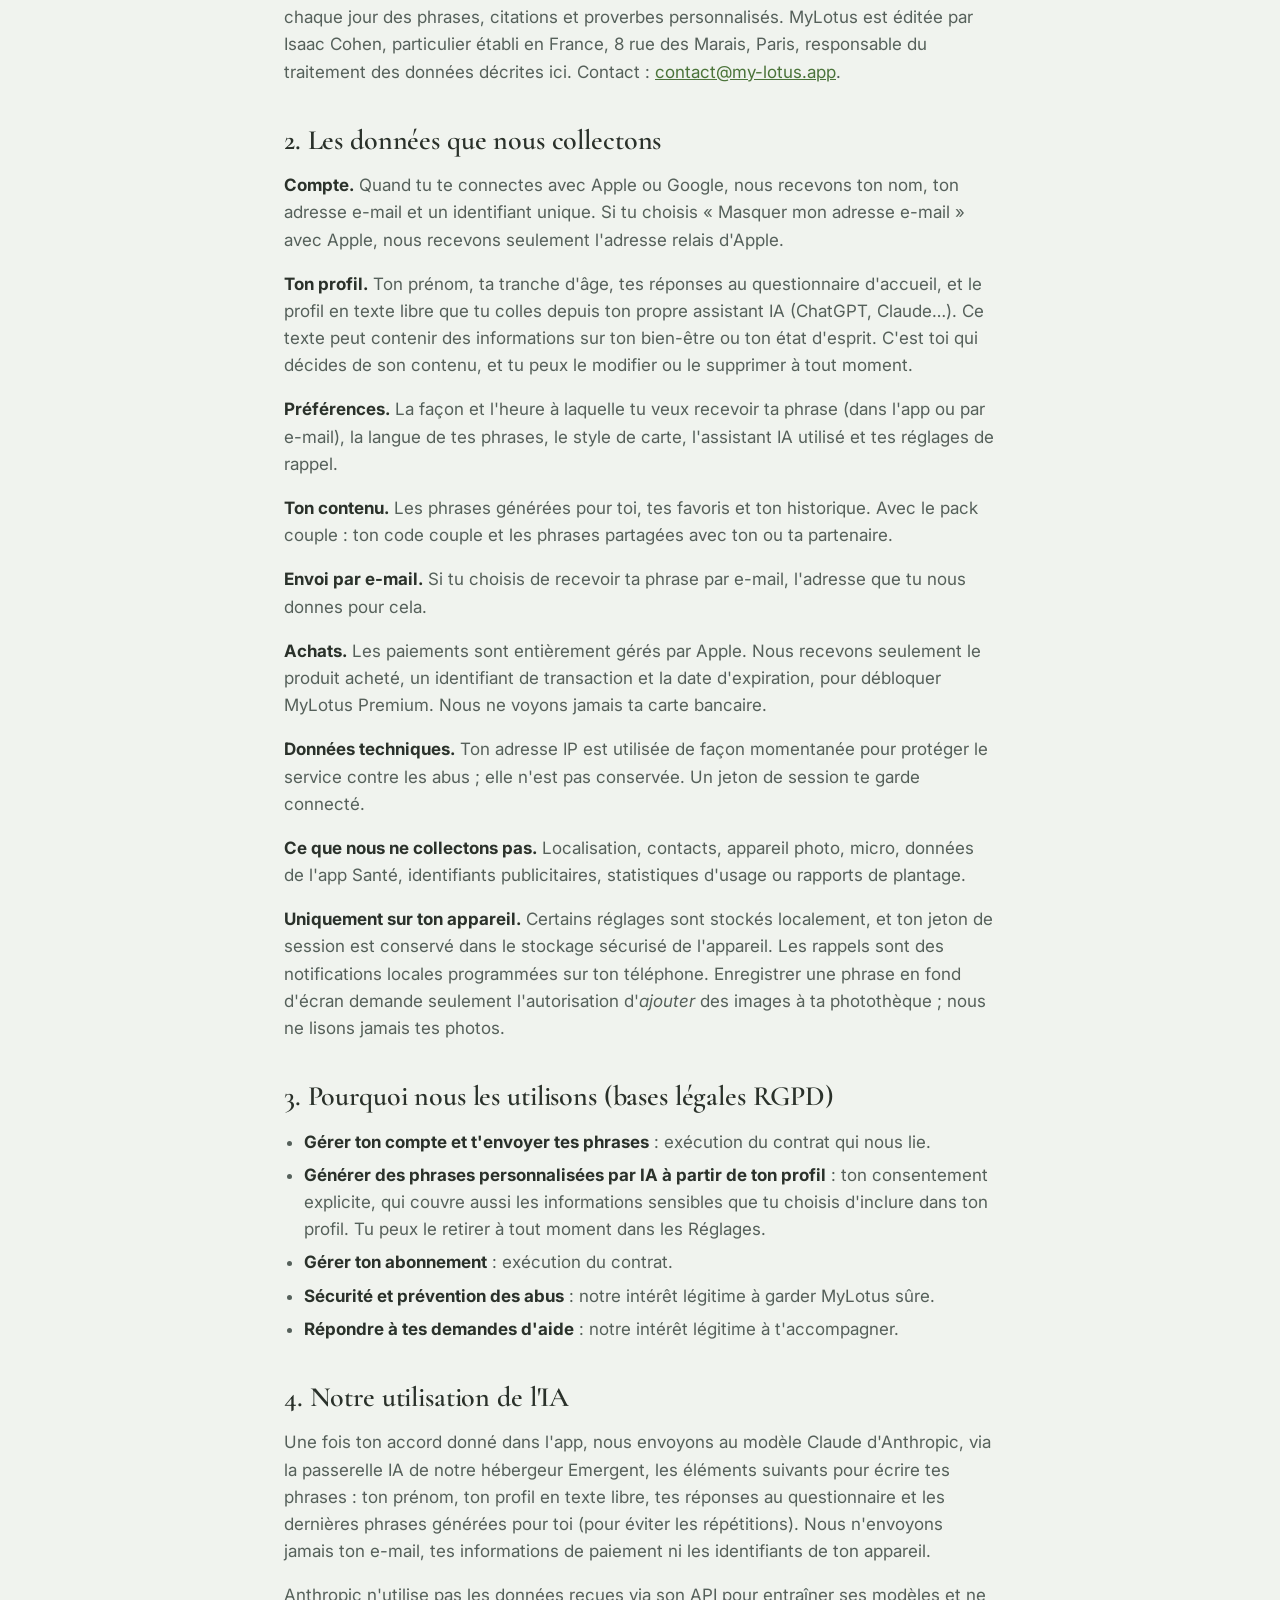
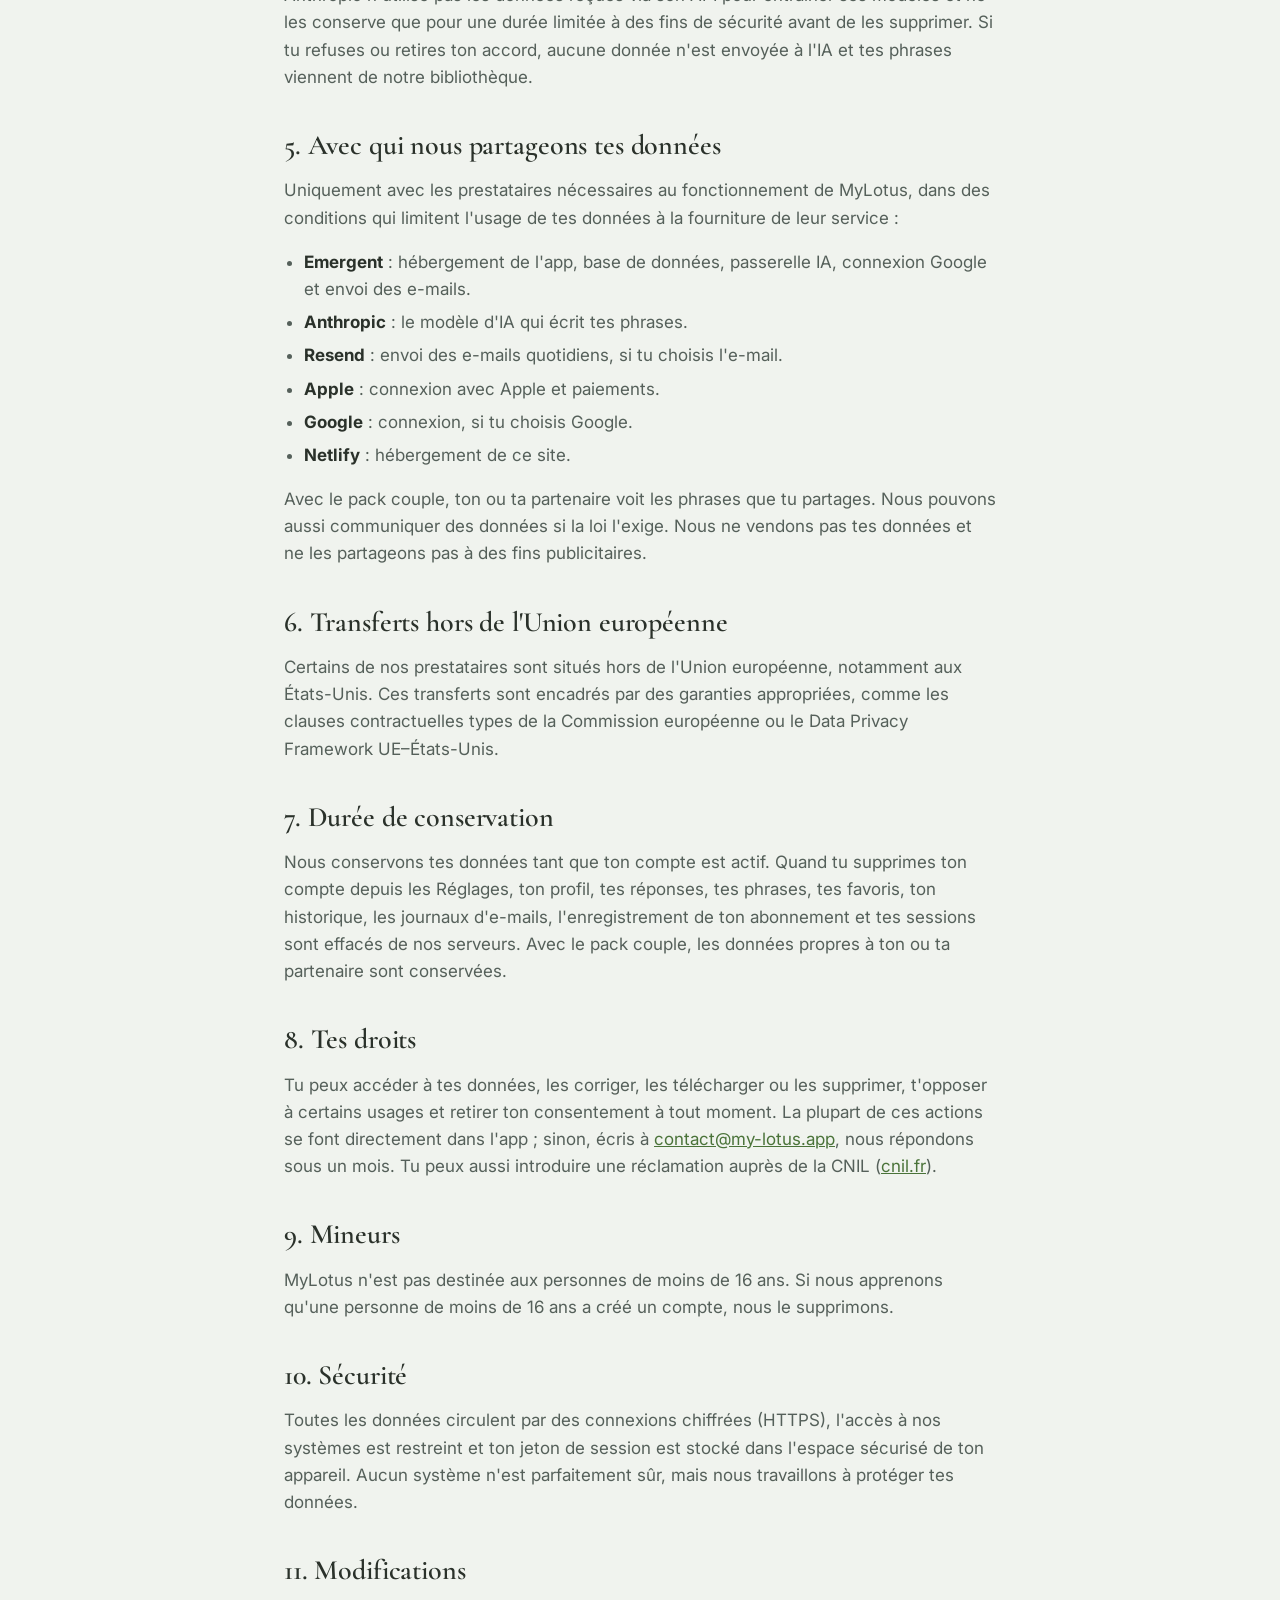
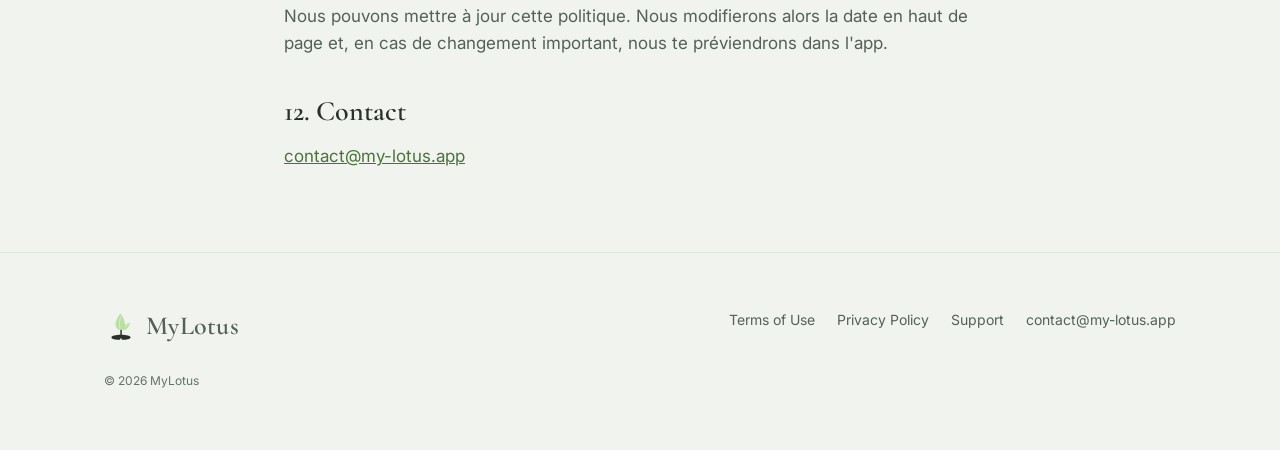
==== commit 9daf0d5f: "Add legal address and real reviews section (initial avatars) Co-Authored-By: Claude Opus 5.5 <norepl" ====
--- a/privacy/index.html
+++ b/privacy/index.html
@@ -31,7 +31,7 @@
 <li>You can delete your account and all your data at any time from Settings.</li>
 </ul></div>
 <h2>1. Who we are</h2>
-<p>MyLotus ("MyLotus", "Lotus", "we", "us") is a mobile app that sends you personalized daily phrases, quotes and proverbs. MyLotus is published by Isaac Cohen, an individual based in France, [POSTAL ADDRESS], who is the data controller for the personal data described here. Contact: <a href="mailto:contact@my-lotus.app">contact@my-lotus.app</a>.</p>
+<p>MyLotus ("MyLotus", "Lotus", "we", "us") is a mobile app that sends you personalized daily phrases, quotes and proverbs. MyLotus is published by Isaac Cohen, an individual based in France, 8 rue des Marais, Paris, who is the data controller for the personal data described here. Contact: <a href="mailto:contact@my-lotus.app">contact@my-lotus.app</a>.</p>
 <h2>2. Data we collect</h2>
 <p><strong>Account.</strong> When you sign in with Apple or Google, we receive your name, your email address and a unique user ID. If you choose "Hide My Email" with Apple, we only receive Apple's private relay address.</p>
 <p><strong>Your profile.</strong> Your first name, your age range, your answers to the onboarding questionnaire, and the free-text profile you paste from your own AI assistant (such as ChatGPT or Claude). This text may contain information about your well-being or state of mind. You decide what it includes, and you can edit or delete it at any time.</p>
@@ -92,7 +92,7 @@
 <li>Tu peux supprimer ton compte et toutes tes données à tout moment depuis les Réglages.</li>
 </ul></div>
 <h2>1. Qui sommes-nous</h2>
-<p>MyLotus (« MyLotus », « Lotus », « nous ») est une application mobile qui t'envoie chaque jour des phrases, citations et proverbes personnalisés. MyLotus est éditée par Isaac Cohen, particulier établi en France, [ADRESSE POSTALE], responsable du traitement des données décrites ici. Contact : <a href="mailto:contact@my-lotus.app">contact@my-lotus.app</a>.</p>
+<p>MyLotus (« MyLotus », « Lotus », « nous ») est une application mobile qui t'envoie chaque jour des phrases, citations et proverbes personnalisés. MyLotus est éditée par Isaac Cohen, particulier établi en France, 8 rue des Marais, Paris, responsable du traitement des données décrites ici. Contact : <a href="mailto:contact@my-lotus.app">contact@my-lotus.app</a>.</p>
 <h2>2. Les données que nous collectons</h2>
 <p><strong>Compte.</strong> Quand tu te connectes avec Apple ou Google, nous recevons ton nom, ton adresse e-mail et un identifiant unique. Si tu choisis « Masquer mon adresse e-mail » avec Apple, nous recevons seulement l'adresse relais d'Apple.</p>
 <p><strong>Ton profil.</strong> Ton prénom, ta tranche d'âge, tes réponses au questionnaire d'accueil, et le profil en texte libre que tu colles depuis ton propre assistant IA (ChatGPT, Claude…). Ce texte peut contenir des informations sur ton bien-être ou ton état d'esprit. C'est toi qui décides de son contenu, et tu peux le modifier ou le supprimer à tout moment.</p>
--- a/assets/site.css
+++ b/assets/site.css
@@ -177,3 +177,65 @@
   .scan{text-align:center}
 }
 .legal section{padding:28px 0 0}
+
+/* First badge */
+.first-badge{display:inline-flex;align-items:center;gap:8px;margin-top:18px;background:var(--card);border:1px solid var(--sage);border-radius:999px;padding:7px 14px 7px 8px;font-size:13px;font-weight:600;color:var(--ink);box-shadow:0 6px 18px -10px rgba(74,115,57,.5)}
+.first-badge .spark{width:22px;height:22px;border-radius:50%;background:var(--sage);display:grid;place-items:center;font-size:11px}
+
+/* Steps connected by a glowing cord */
+.steps{grid-template-columns:1fr 64px 1fr 64px 1fr;gap:0}
+.link{position:relative;align-self:center;height:3px;margin:0 -2px;border-radius:3px;background:linear-gradient(90deg,#CFDCC7,#B9DFA2,#CFDCC7);z-index:1}
+.link::before,.link::after{content:"";position:absolute;top:50%;width:9px;height:9px;margin-top:-4.5px;border-radius:50%;background:var(--sage);box-shadow:0 0 0 3px var(--bg)}
+.link::before{left:-3px}.link::after{right:-3px}
+.link i{position:absolute;top:-3px;left:0;width:26px;height:9px;border-radius:9px;background:radial-gradient(closest-side,#fff,rgba(185,223,162,.95) 55%,rgba(185,223,162,0));box-shadow:0 0 12px 4px rgba(185,223,162,.9),0 0 26px 8px rgba(185,223,162,.45);animation:flowX 2.4s cubic-bezier(.5,0,.5,1) infinite}
+.link.l2 i{animation-delay:1.2s}
+@keyframes flowX{0%{transform:translateX(-14px);opacity:0}15%{opacity:1}85%{opacity:1}100%{transform:translateX(52px);opacity:0}}
+@keyframes flowY{0%{transform:translateY(-10px);opacity:0}15%{opacity:1}85%{opacity:1}100%{transform:translateY(40px);opacity:0}}
+.ai-chip{display:inline-flex;align-items:center;gap:7px}
+.ai-chip img{width:18px;height:18px;object-fit:contain}
+
+/* Research */
+.research{padding:88px 0}
+.rgrid{display:grid;grid-template-columns:repeat(3,1fr);gap:20px;margin-top:44px}
+.rcard{display:flex;flex-direction:column;text-decoration:none;background:var(--card);border:1px solid var(--line);border-radius:26px;padding:28px 24px;transition:transform .2s,box-shadow .2s}
+.rcard:hover{transform:translateY(-3px);box-shadow:0 18px 40px -24px rgba(42,49,42,.45)}
+.rtopic{font:600 26px/1.15 var(--serif)}
+.rcard p{margin:12px 0 0;color:var(--body);font-size:16px}
+.rsrc{margin-top:auto;padding-top:20px;font-size:13px;color:var(--sage-deep);font-weight:600}
+.rsrc em{font-weight:500;color:var(--muted)}
+.rnote{margin-top:18px;font-size:13px;color:var(--muted)}
+
+@media (max-width:960px){
+  .steps{grid-template-columns:1fr}
+  .link{justify-self:center;width:3px;height:48px;margin:-2px 0;background:linear-gradient(180deg,#CFDCC7,#B9DFA2,#CFDCC7)}
+  .link::before{left:50%;top:-3px;margin:0 0 0 -4.5px}
+  .link::after{left:50%;right:auto;top:auto;bottom:-3px;margin:0 0 0 -4.5px}
+  .link i{left:-3px;top:0;width:9px;height:24px;animation-name:flowY}
+  .rgrid{grid-template-columns:1fr}
+  .research{padding:64px 0}
+}
+@media (prefers-reduced-motion:reduce){.link i{animation:none;opacity:0}}
+
+/* Proof strip */
+.proof{padding:8px 0 40px}
+.proof .container{display:flex;align-items:center;justify-content:space-between;gap:32px;flex-wrap:wrap;border-top:1px solid var(--line);border-bottom:1px solid var(--line);padding-top:28px;padding-bottom:28px}
+.proof-stat{display:flex;align-items:center;gap:16px;max-width:520px}
+.proof-stat .big{font:600 54px/1 var(--serif);color:var(--ink);white-space:nowrap}
+.proof-stat p{margin:0;color:var(--body);font-size:16px;line-height:1.45}
+.press{display:flex;align-items:center;gap:22px;flex-wrap:wrap}
+.press-label{font-size:13px;font-weight:600;letter-spacing:.08em;text-transform:uppercase;color:var(--muted);max-width:22ch}
+.press-logos{display:flex;align-items:center;gap:28px;flex-wrap:wrap}
+.press-logos img{height:40px;width:auto;mix-blend-mode:multiply;transition:opacity .2s}
+.press-logos a:hover img{opacity:.75}
+@media (max-width:520px){.proof-stat .big{font-size:44px}.proof-stat{flex-direction:column;align-items:flex-start;gap:8px}}
+
+/* Reviews */
+.reviews{padding:88px 0}
+.rvgrid{display:grid;grid-template-columns:repeat(3,1fr);gap:20px;margin-top:40px}
+.rv{margin:0;background:var(--card);border:1px solid var(--line);border-radius:26px;padding:28px 24px;display:flex;flex-direction:column}
+.rv blockquote{margin:0;font:500 25px/1.25 var(--serif);color:var(--ink)}
+.rv figcaption{display:flex;align-items:center;gap:12px;margin-top:auto;padding-top:22px}
+.rv .av{width:42px;height:42px;border-radius:50%;background:var(--sage);display:grid;place-items:center;font:600 20px/1 var(--serif);flex:none}
+.rv b{display:block;font-size:15px}
+.rv small{color:var(--muted);font-size:13px}
+@media (max-width:960px){.rvgrid{grid-template-columns:1fr}.reviews{padding:64px 0}}
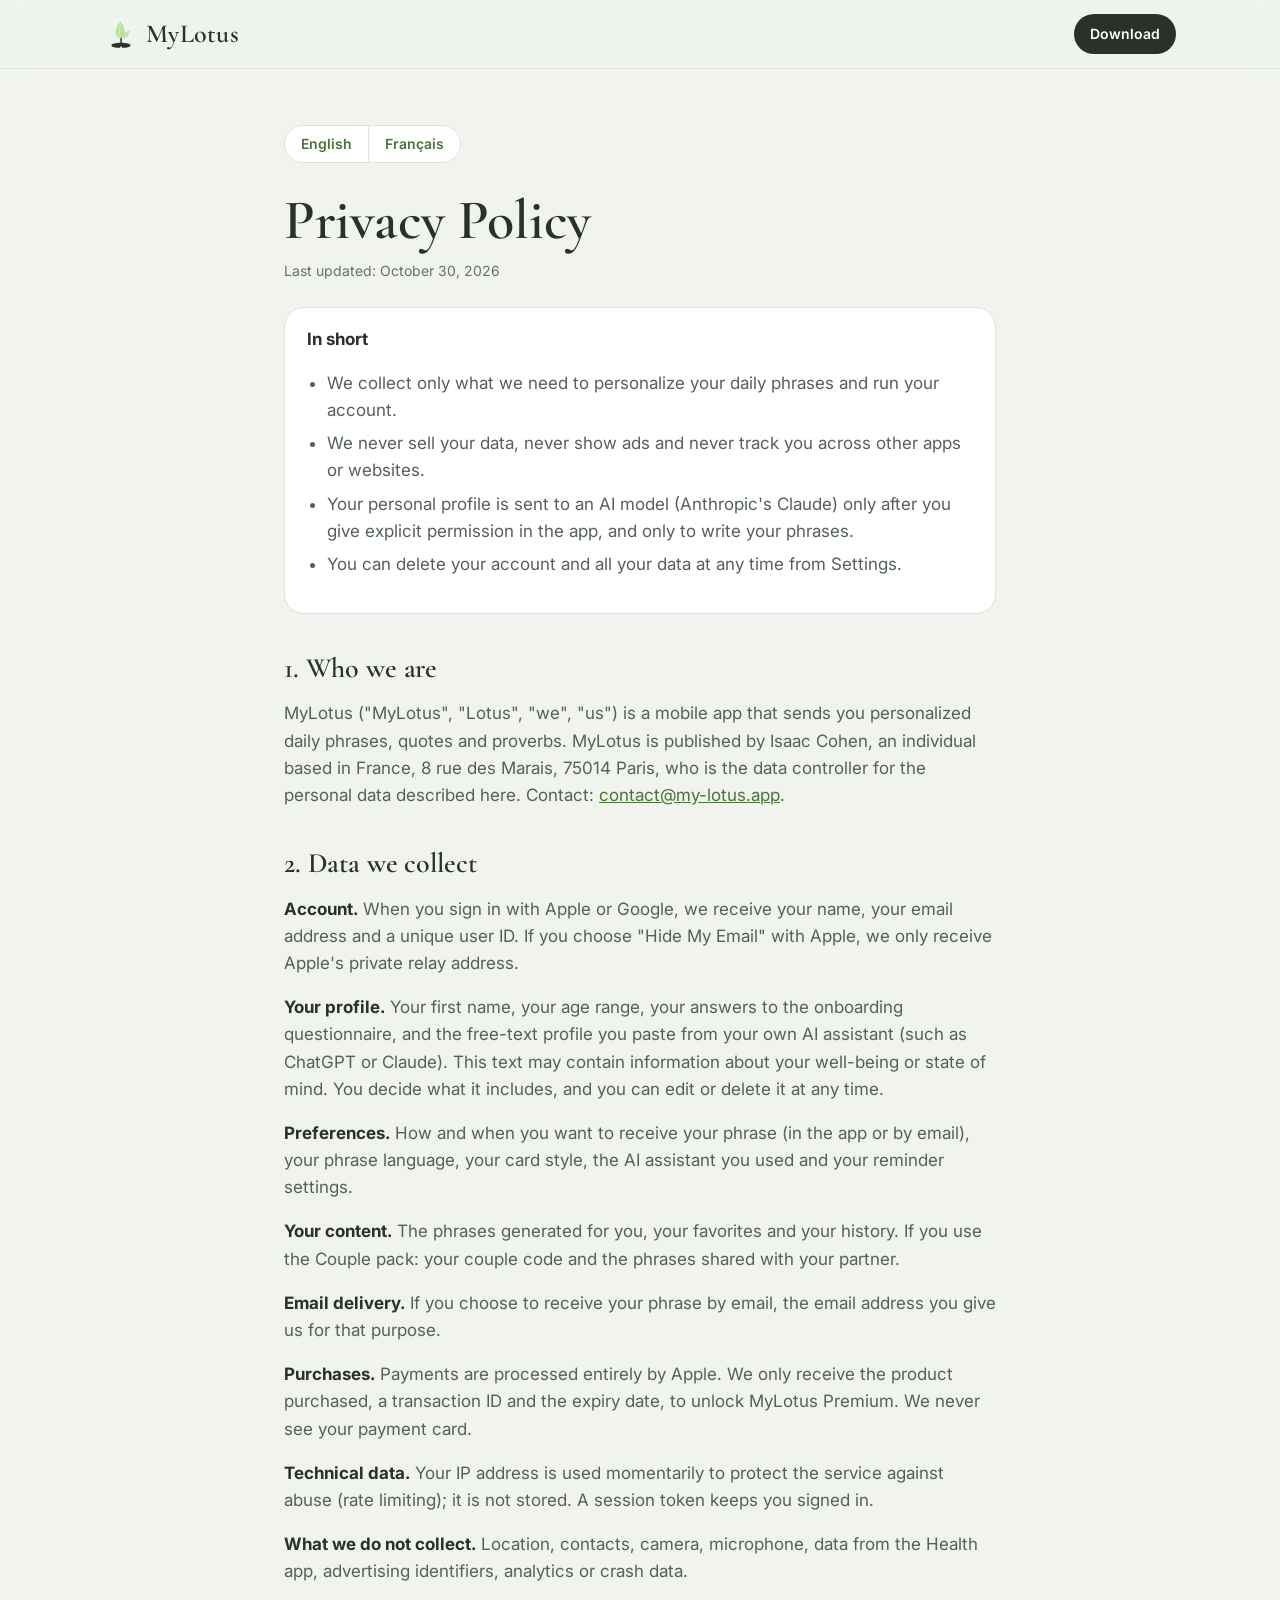
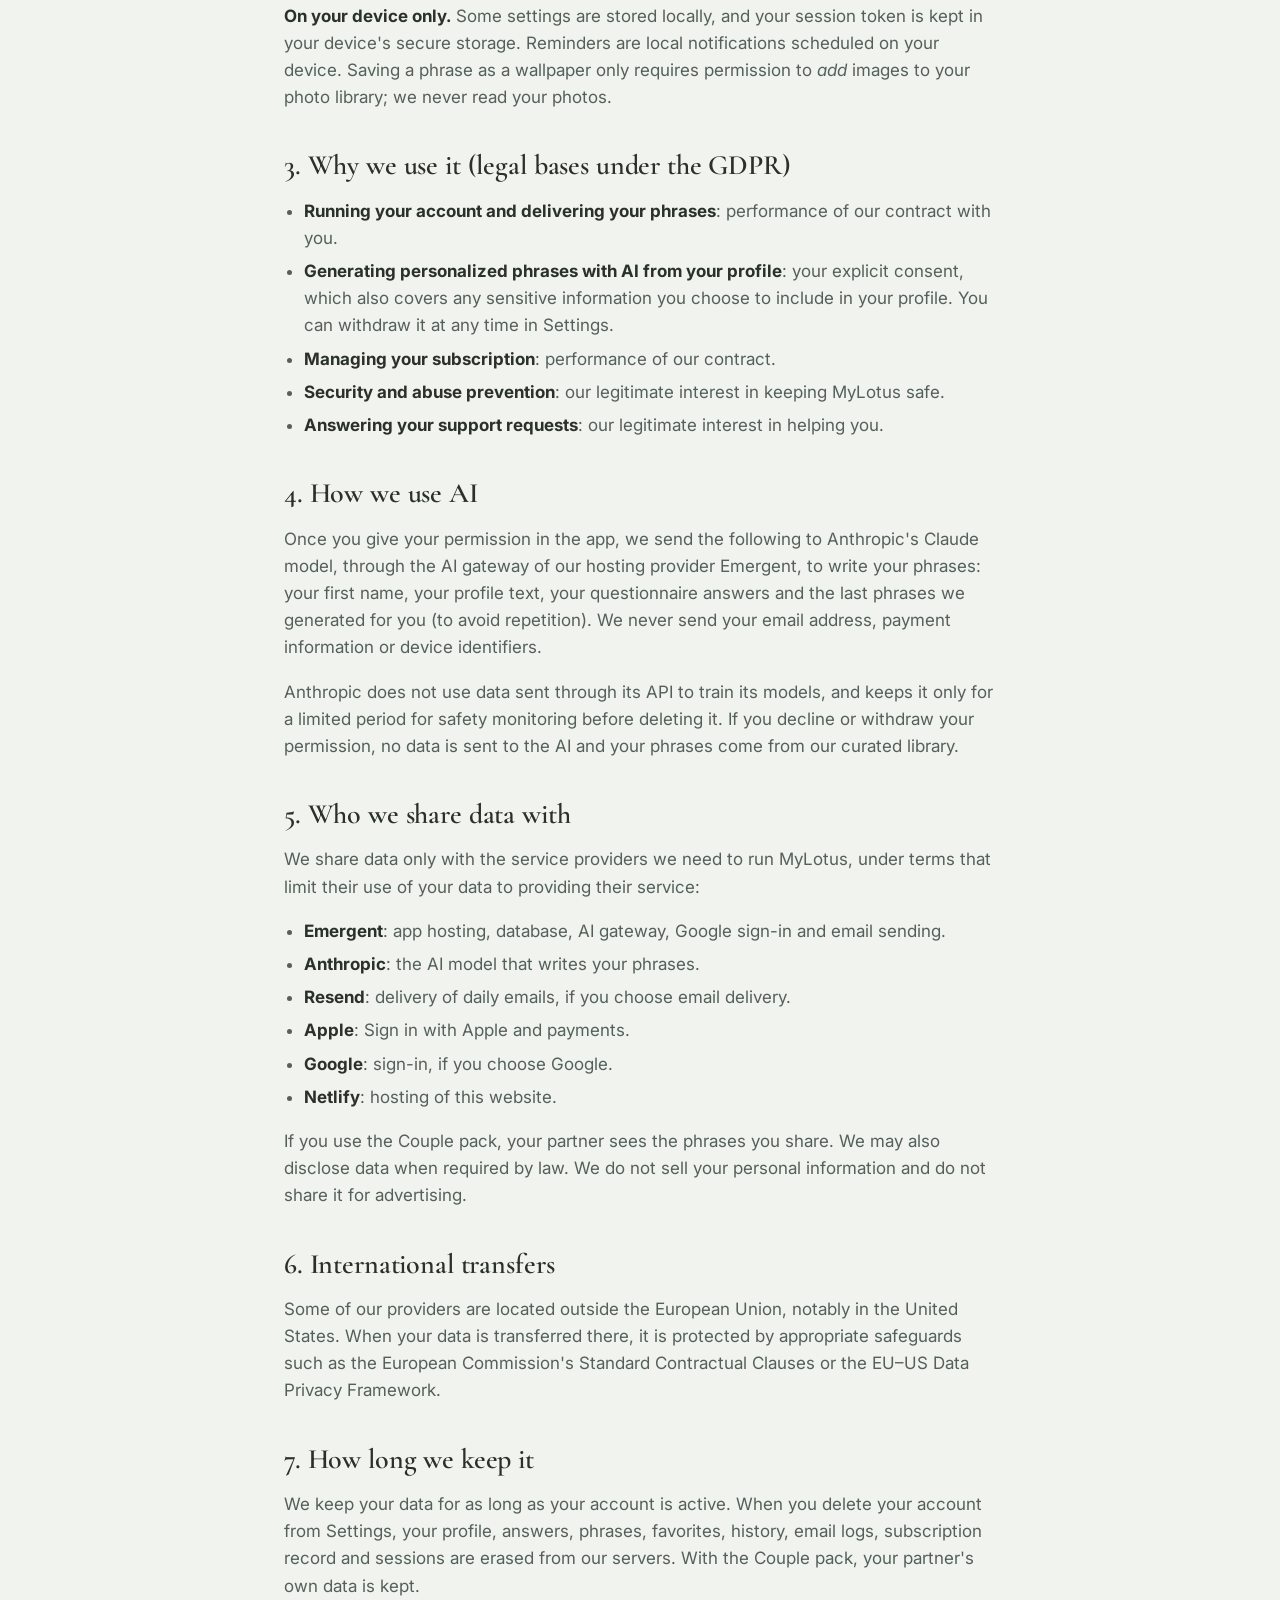
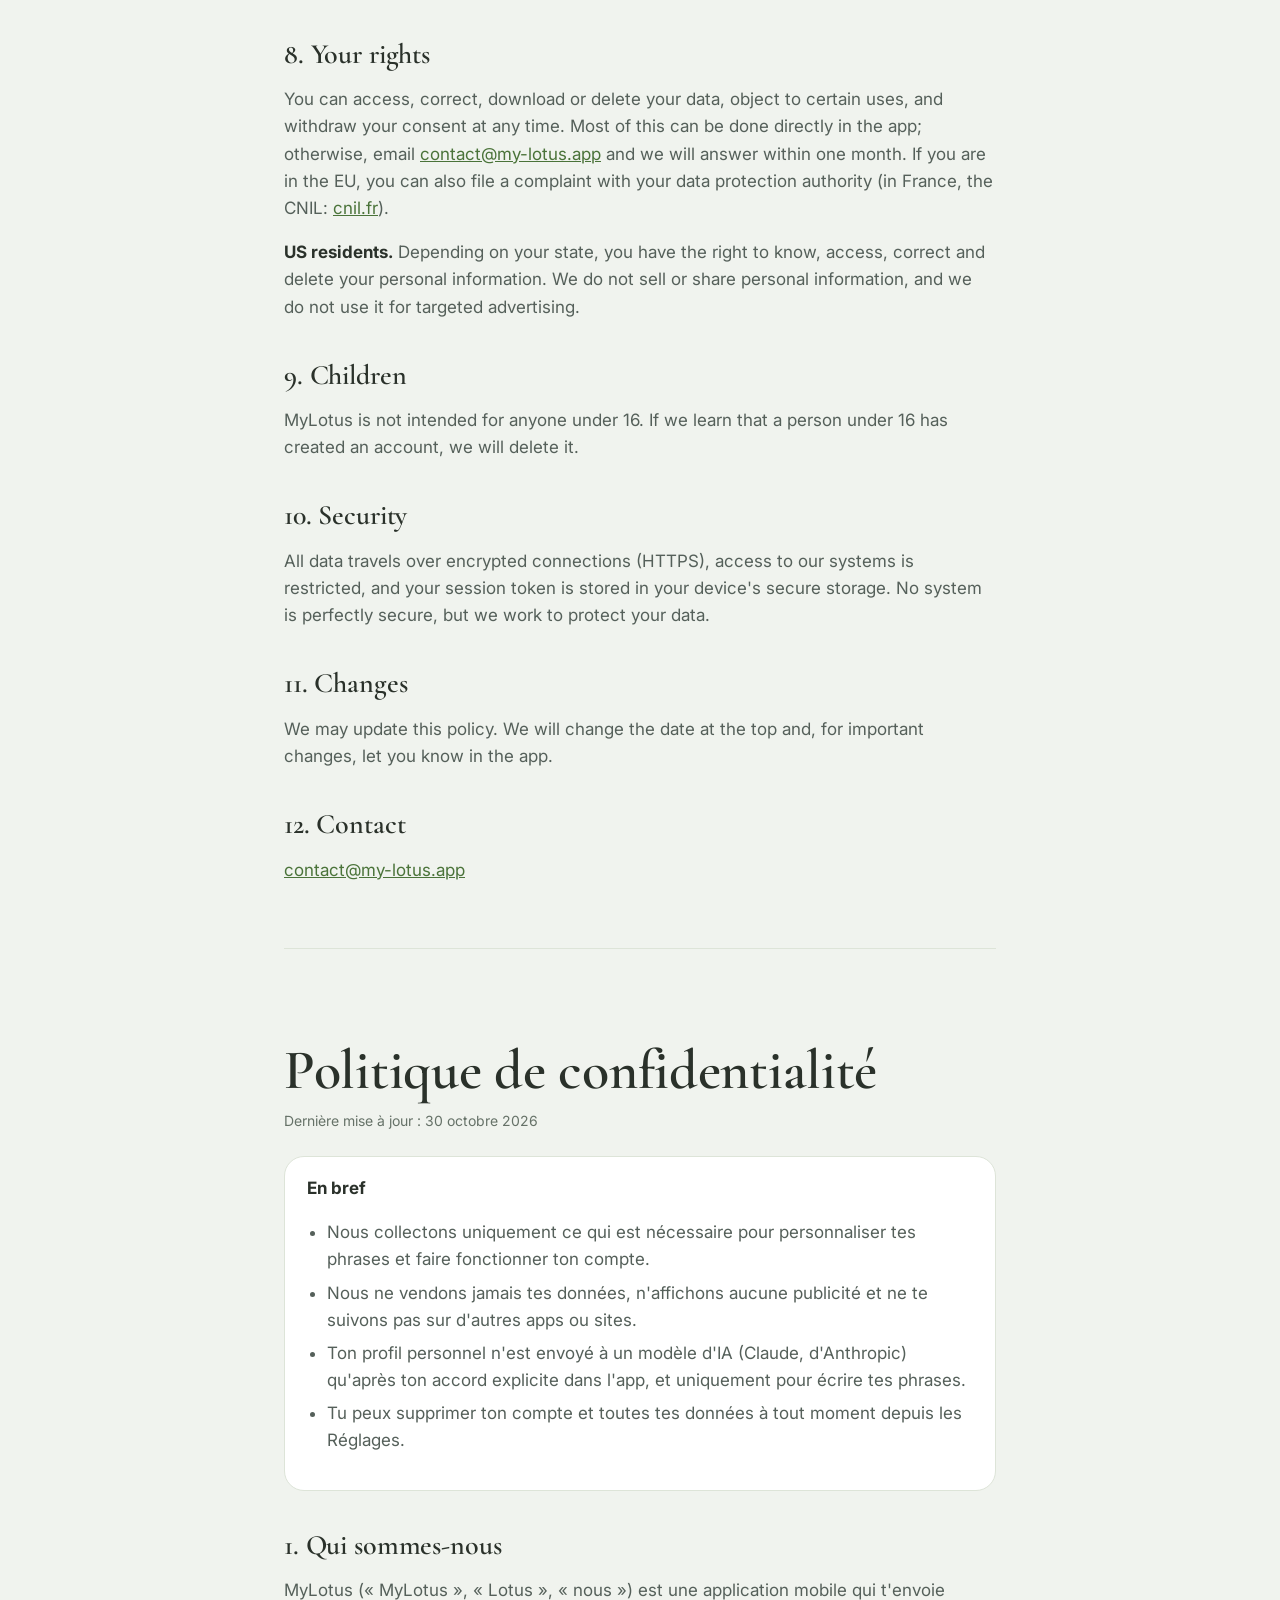
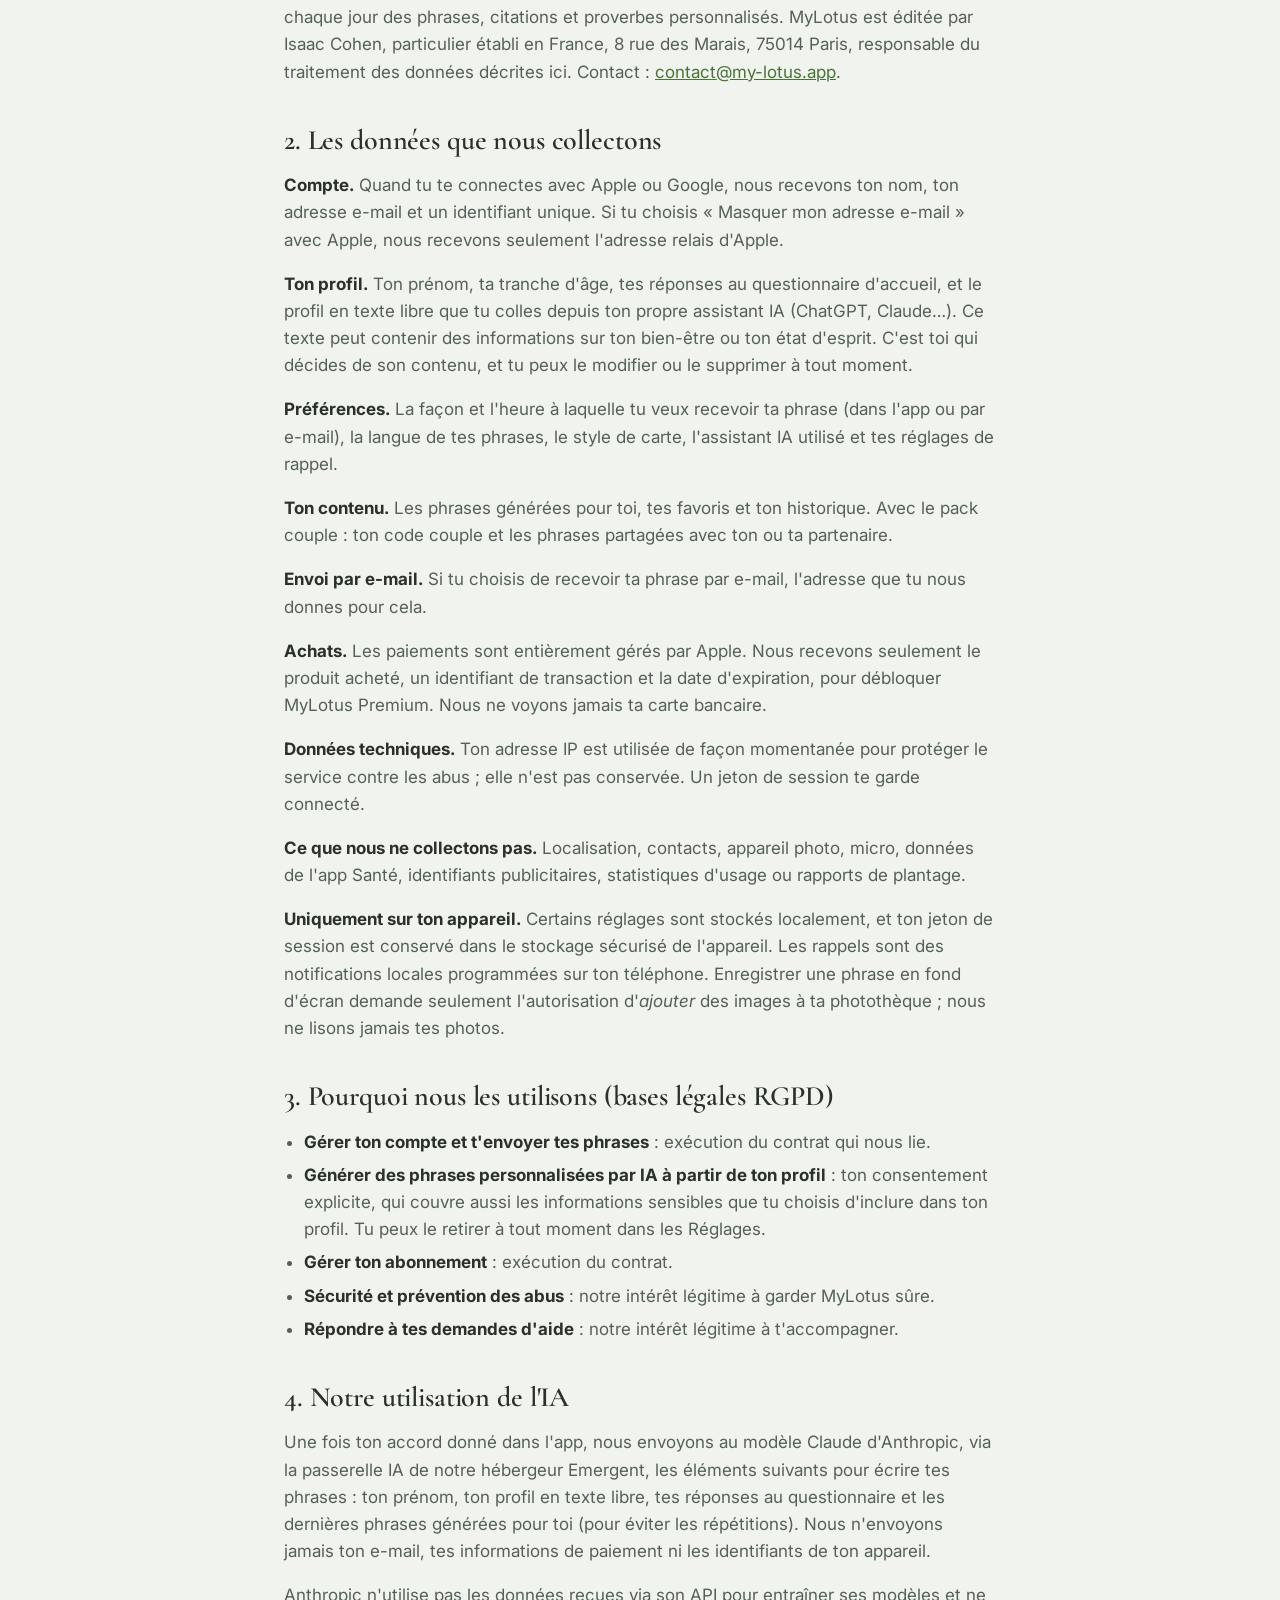
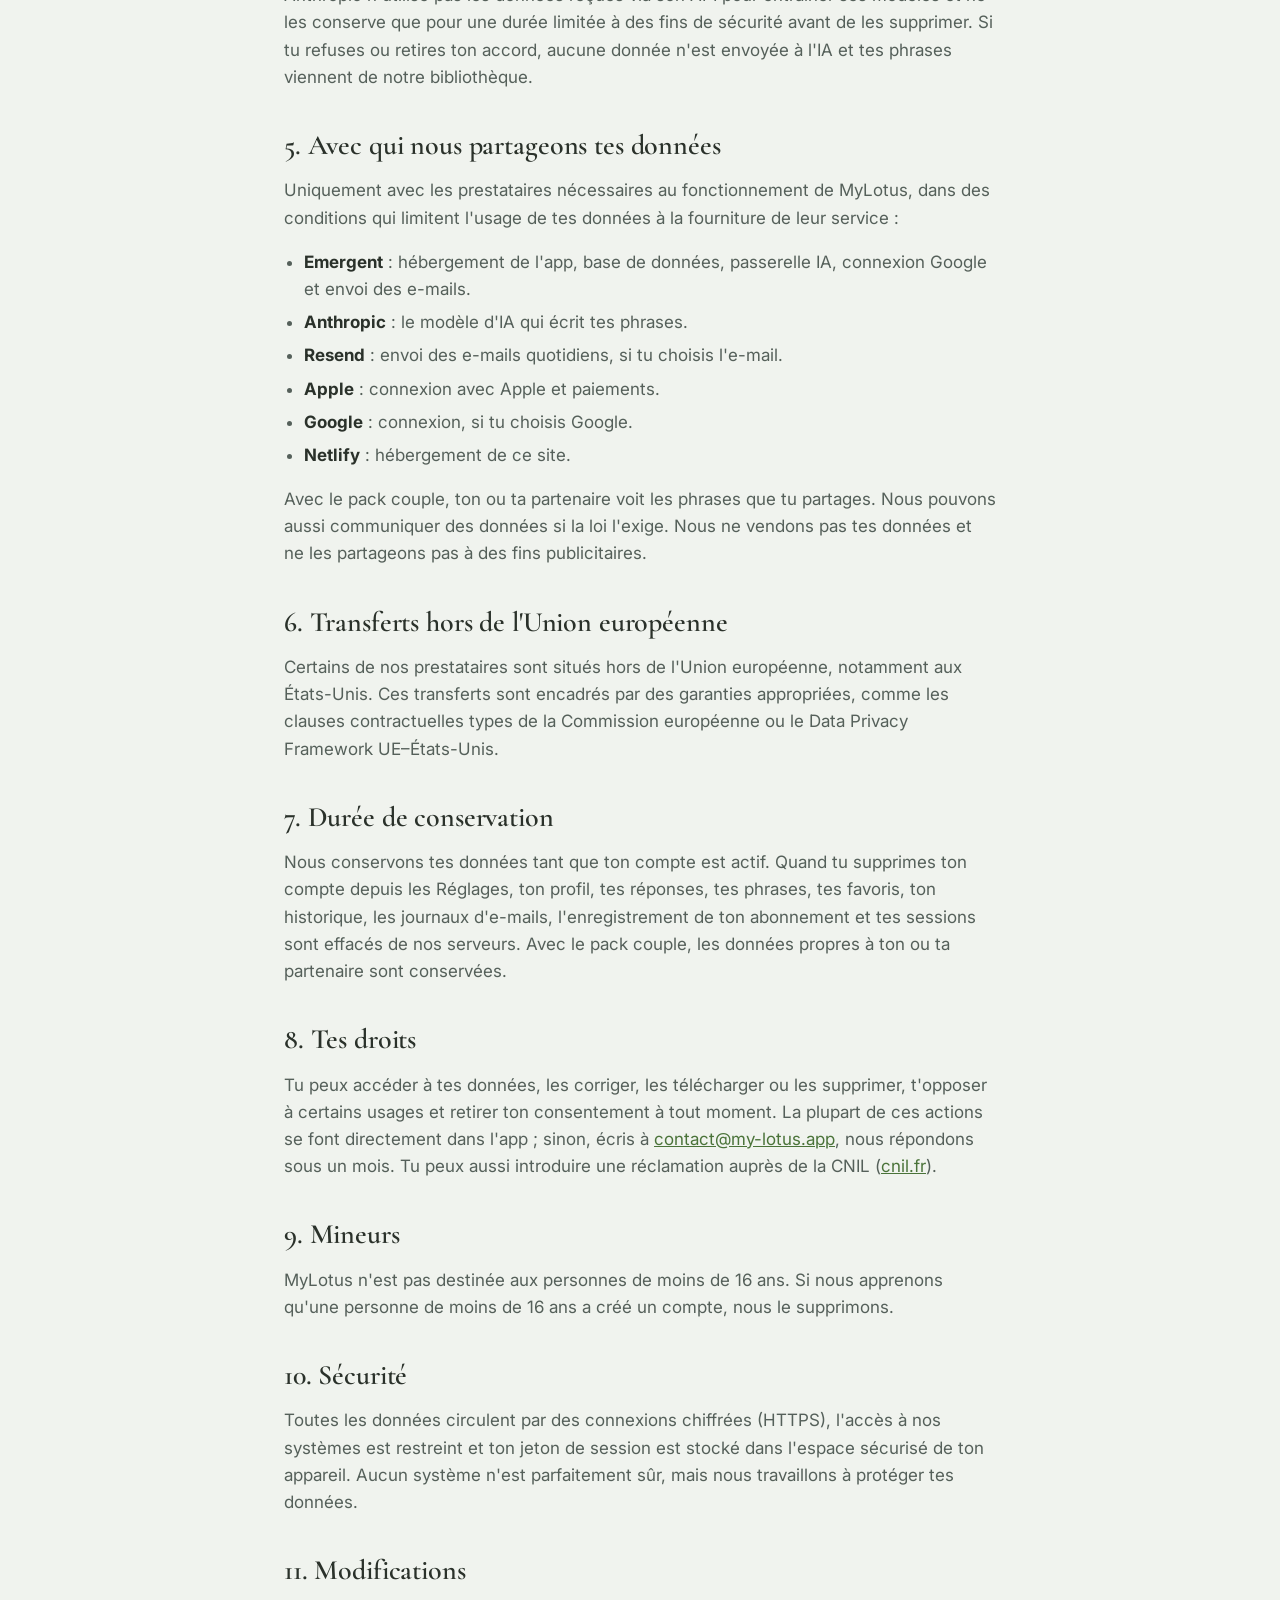
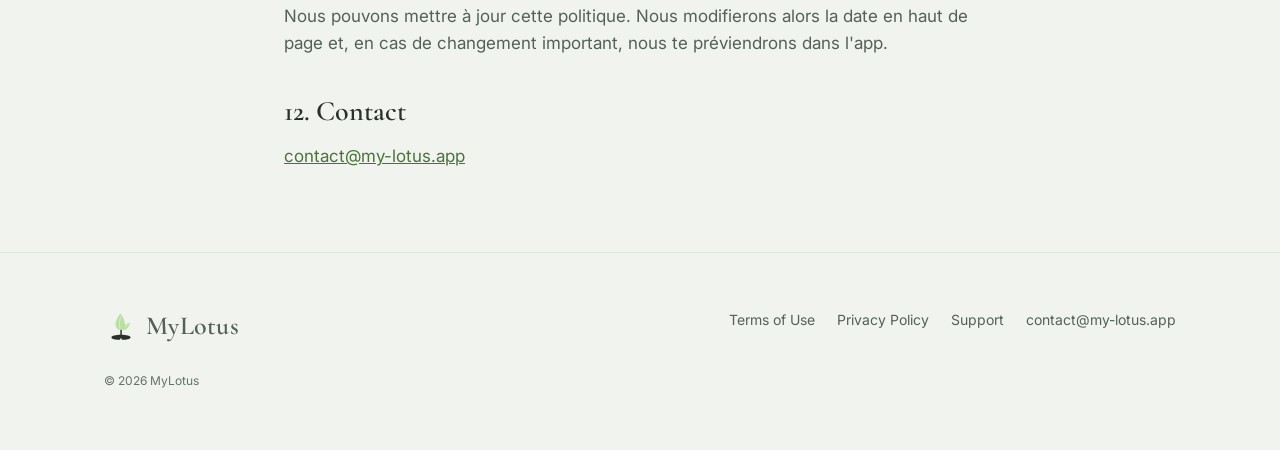
==== commit 862eca85: "Free phrase: loading step and AI personalization prompt; home-screen widget preview (coming soon); p" ====
--- a/privacy/index.html
+++ b/privacy/index.html
@@ -31,7 +31,7 @@
 <li>You can delete your account and all your data at any time from Settings.</li>
 </ul></div>
 <h2>1. Who we are</h2>
-<p>MyLotus ("MyLotus", "Lotus", "we", "us") is a mobile app that sends you personalized daily phrases, quotes and proverbs. MyLotus is published by Isaac Cohen, an individual based in France, 8 rue des Marais, Paris, who is the data controller for the personal data described here. Contact: <a href="mailto:contact@my-lotus.app">contact@my-lotus.app</a>.</p>
+<p>MyLotus ("MyLotus", "Lotus", "we", "us") is a mobile app that sends you personalized daily phrases, quotes and proverbs. MyLotus is published by Isaac Cohen, an individual based in France, 8 rue des Marais, 75014 Paris, who is the data controller for the personal data described here. Contact: <a href="mailto:contact@my-lotus.app">contact@my-lotus.app</a>.</p>
 <h2>2. Data we collect</h2>
 <p><strong>Account.</strong> When you sign in with Apple or Google, we receive your name, your email address and a unique user ID. If you choose "Hide My Email" with Apple, we only receive Apple's private relay address.</p>
 <p><strong>Your profile.</strong> Your first name, your age range, your answers to the onboarding questionnaire, and the free-text profile you paste from your own AI assistant (such as ChatGPT or Claude). This text may contain information about your well-being or state of mind. You decide what it includes, and you can edit or delete it at any time.</p>
@@ -92,7 +92,7 @@
 <li>Tu peux supprimer ton compte et toutes tes données à tout moment depuis les Réglages.</li>
 </ul></div>
 <h2>1. Qui sommes-nous</h2>
-<p>MyLotus (« MyLotus », « Lotus », « nous ») est une application mobile qui t'envoie chaque jour des phrases, citations et proverbes personnalisés. MyLotus est éditée par Isaac Cohen, particulier établi en France, 8 rue des Marais, Paris, responsable du traitement des données décrites ici. Contact : <a href="mailto:contact@my-lotus.app">contact@my-lotus.app</a>.</p>
+<p>MyLotus (« MyLotus », « Lotus », « nous ») est une application mobile qui t'envoie chaque jour des phrases, citations et proverbes personnalisés. MyLotus est éditée par Isaac Cohen, particulier établi en France, 8 rue des Marais, 75014 Paris, responsable du traitement des données décrites ici. Contact : <a href="mailto:contact@my-lotus.app">contact@my-lotus.app</a>.</p>
 <h2>2. Les données que nous collectons</h2>
 <p><strong>Compte.</strong> Quand tu te connectes avec Apple ou Google, nous recevons ton nom, ton adresse e-mail et un identifiant unique. Si tu choisis « Masquer mon adresse e-mail » avec Apple, nous recevons seulement l'adresse relais d'Apple.</p>
 <p><strong>Ton profil.</strong> Ton prénom, ta tranche d'âge, tes réponses au questionnaire d'accueil, et le profil en texte libre que tu colles depuis ton propre assistant IA (ChatGPT, Claude…). Ce texte peut contenir des informations sur ton bien-être ou ton état d'esprit. C'est toi qui décides de son contenu, et tu peux le modifier ou le supprimer à tout moment.</p>
--- a/assets/site.css
+++ b/assets/site.css
@@ -239,3 +239,75 @@
 .rv b{display:block;font-size:15px}
 .rv small{color:var(--muted);font-size:13px}
 @media (max-width:960px){.rvgrid{grid-template-columns:1fr}.reviews{padding:64px 0}}
+
+.first-badge .rank{display:inline-flex;align-items:baseline;justify-content:center;min-width:34px;height:24px;padding:0 7px;border-radius:999px;background:var(--ink);color:#fff;font:700 13px/24px var(--sans)}
+.first-badge .rank sup{font-size:9px;margin-left:1px;line-height:0}
+.mini-ai{display:inline-flex;align-items:center;gap:4px;margin-left:4px;padding-left:10px;border-left:1px solid var(--line)}
+.mini-ai img{width:16px;height:16px;object-fit:contain}
+.reviews.tight{padding:48px 0 72px}
+
+/* Try button + modal */
+.btn-try{display:inline-flex;align-items:center;justify-content:center;gap:8px;border:0;cursor:pointer;background:var(--sage);color:var(--ink);font:600 15px/1 var(--sans);padding:0 20px;height:54px;border-radius:14px;text-decoration:none;box-shadow:0 10px 24px -14px rgba(74,115,57,.8);transition:transform .15s}
+.btn-try:hover{transform:translateY(-1px)}
+.btn-try:disabled{opacity:.45;cursor:not-allowed;transform:none}
+.btn-try.wide{width:100%;margin-top:22px}
+.cta-row .trial{flex-basis:100%}
+.try-modal{position:fixed;inset:0;z-index:50;background:rgba(42,49,42,.45);backdrop-filter:blur(6px);-webkit-backdrop-filter:blur(6px);display:grid;place-items:center;padding:16px}
+.try-modal[hidden]{display:none}
+.try-card{position:relative;width:min(460px,100%);max-height:calc(100vh - 32px);overflow:auto;background:var(--bg);border-radius:28px;padding:30px 24px 24px;box-shadow:0 40px 80px -30px rgba(0,0,0,.5)}
+.try-card h3{font-size:30px}
+.try-close{position:absolute;top:14px;right:14px;width:36px;height:36px;border-radius:50%;border:0;background:var(--card);font-size:22px;line-height:1;cursor:pointer;color:var(--ink)}
+.try-q{margin:22px 0 10px;font-weight:600;font-size:15px}
+.try-opts{display:flex;flex-wrap:wrap;gap:8px}
+.try-opts button{border:1px solid var(--line);background:var(--card);border-radius:999px;padding:10px 16px;font:600 14px var(--sans);color:var(--ink);cursor:pointer}
+.try-opts button.on{background:var(--ink);color:#fff;border-color:var(--ink)}
+.try-step .tag{display:inline-block;font-size:11px;font-weight:700;letter-spacing:.12em;text-transform:uppercase;background:var(--sage-soft);color:var(--sage-deep);padding:5px 10px;border-radius:999px}
+#tryPhrase{margin:18px 0 0;font:500 30px/1.22 var(--serif)}
+.try-note{color:var(--body);font-size:14px;margin:16px 0 0}
+.try-again{display:block;margin:14px auto 0;background:none;border:0;color:var(--body);font:600 14px var(--sans);cursor:pointer;text-decoration:underline}
+
+/* FAQ */
+.faq{padding:72px 0}
+.faq-list{margin-top:32px;max-width:820px;display:grid;gap:12px}
+.faq details{background:var(--card);border:1px solid var(--line);border-radius:18px;padding:0 22px}
+.faq summary{cursor:pointer;list-style:none;padding:20px 0;font-weight:600;font-size:17px;display:flex;justify-content:space-between;gap:16px}
+.faq summary::-webkit-details-marker{display:none}
+.faq summary::after{content:"+";font:500 24px/1 var(--sans);color:var(--sage-deep)}
+.faq details[open] summary::after{content:"–"}
+.faq details p{margin:0 0 20px;color:var(--body)}
+
+/* Try: loading + personalize more */
+.try-loading{text-align:center;padding:30px 0 10px}
+.try-loading img.breathe{width:72px;margin:0 auto;animation:breathe 1.6s ease-in-out infinite}
+.try-loading p{margin:18px 0 16px;font:500 22px/1.2 var(--serif)}
+.try-loading .bar{height:4px;border-radius:4px;background:var(--line);overflow:hidden;max-width:220px;margin:0 auto}
+.try-loading .bar i{display:block;height:100%;width:0;background:var(--sage);border-radius:4px;animation:fill 2.2s ease forwards}
+@keyframes breathe{0%,100%{transform:scale(.92);opacity:.75}50%{transform:scale(1.06);opacity:1}}
+@keyframes fill{to{width:100%}}
+.more{margin-top:20px;background:var(--card);border:1px solid var(--line);border-radius:18px;padding:16px}
+.more-t{margin:0 0 10px;font-weight:600;font-size:14px}
+.more-btns{display:flex;gap:8px}
+.ai-btn{flex:1;display:inline-flex;align-items:center;justify-content:center;gap:8px;border:1px solid var(--line);background:var(--bg);border-radius:12px;height:44px;font:600 14px var(--sans);color:var(--ink);cursor:pointer}
+.ai-btn img{width:18px;height:18px;object-fit:contain}
+.more-msg{margin:12px 0 0;font-size:13px;color:var(--body);line-height:1.5}
+.btn-try.pulse{animation:pulse .8s ease 2}
+@keyframes pulse{50%{transform:scale(1.04);box-shadow:0 0 0 6px rgba(185,223,162,.6)}}
+@media (prefers-reduced-motion:reduce){.try-loading img.breathe,.btn-try.pulse{animation:none}.try-loading .bar i{animation:none;width:100%}}
+
+/* Home-screen widget mockup */
+.widget-sec{padding:40px 0 96px}
+.soon{display:inline-block;font-size:12px;font-weight:700;letter-spacing:.12em;text-transform:uppercase;background:var(--ink);color:#fff;padding:6px 12px;border-radius:999px}
+.home-screen{background:linear-gradient(160deg,#CFE4C0 0%,#E9EFE3 45%,#D8E3EC 100%);padding:58px 18px 16px}
+.hs-time{text-align:center;font:600 13px var(--sans);color:#2A312A;opacity:.7;margin-bottom:12px}
+.widget-md{background:rgba(255,255,255,.92);border-radius:22px;padding:14px 16px;box-shadow:0 10px 24px -14px rgba(42,49,42,.45)}
+.w-head{display:flex;align-items:center;gap:6px;font-size:11px;font-weight:700;color:var(--ink)}
+.w-head img{width:16px;height:16px}
+.w-head em{margin-left:auto;font-style:normal;font-weight:600;color:var(--muted)}
+.w-quote{margin-top:8px;font:500 19px/1.22 var(--serif);color:var(--ink)}
+.w-why{margin-top:6px;font-size:11px;color:var(--body)}
+.app-grid{display:grid;grid-template-columns:repeat(4,1fr);gap:16px 14px;margin-top:20px}
+.app-ic{aspect-ratio:1;border-radius:14px;display:block;box-shadow:0 2px 6px rgba(42,49,42,.08)}
+.app-ic.lotus{background:#B9DFA2;display:grid;place-items:center}
+.app-ic.lotus img{width:70%;filter:grayscale(1) brightness(.35)}
+.dock{margin-top:auto;display:grid;grid-template-columns:repeat(4,1fr);gap:14px;background:rgba(255,255,255,.45);border-radius:24px;padding:10px}
+@media (max-width:960px){.widget-sec{padding:24px 0 72px}}
